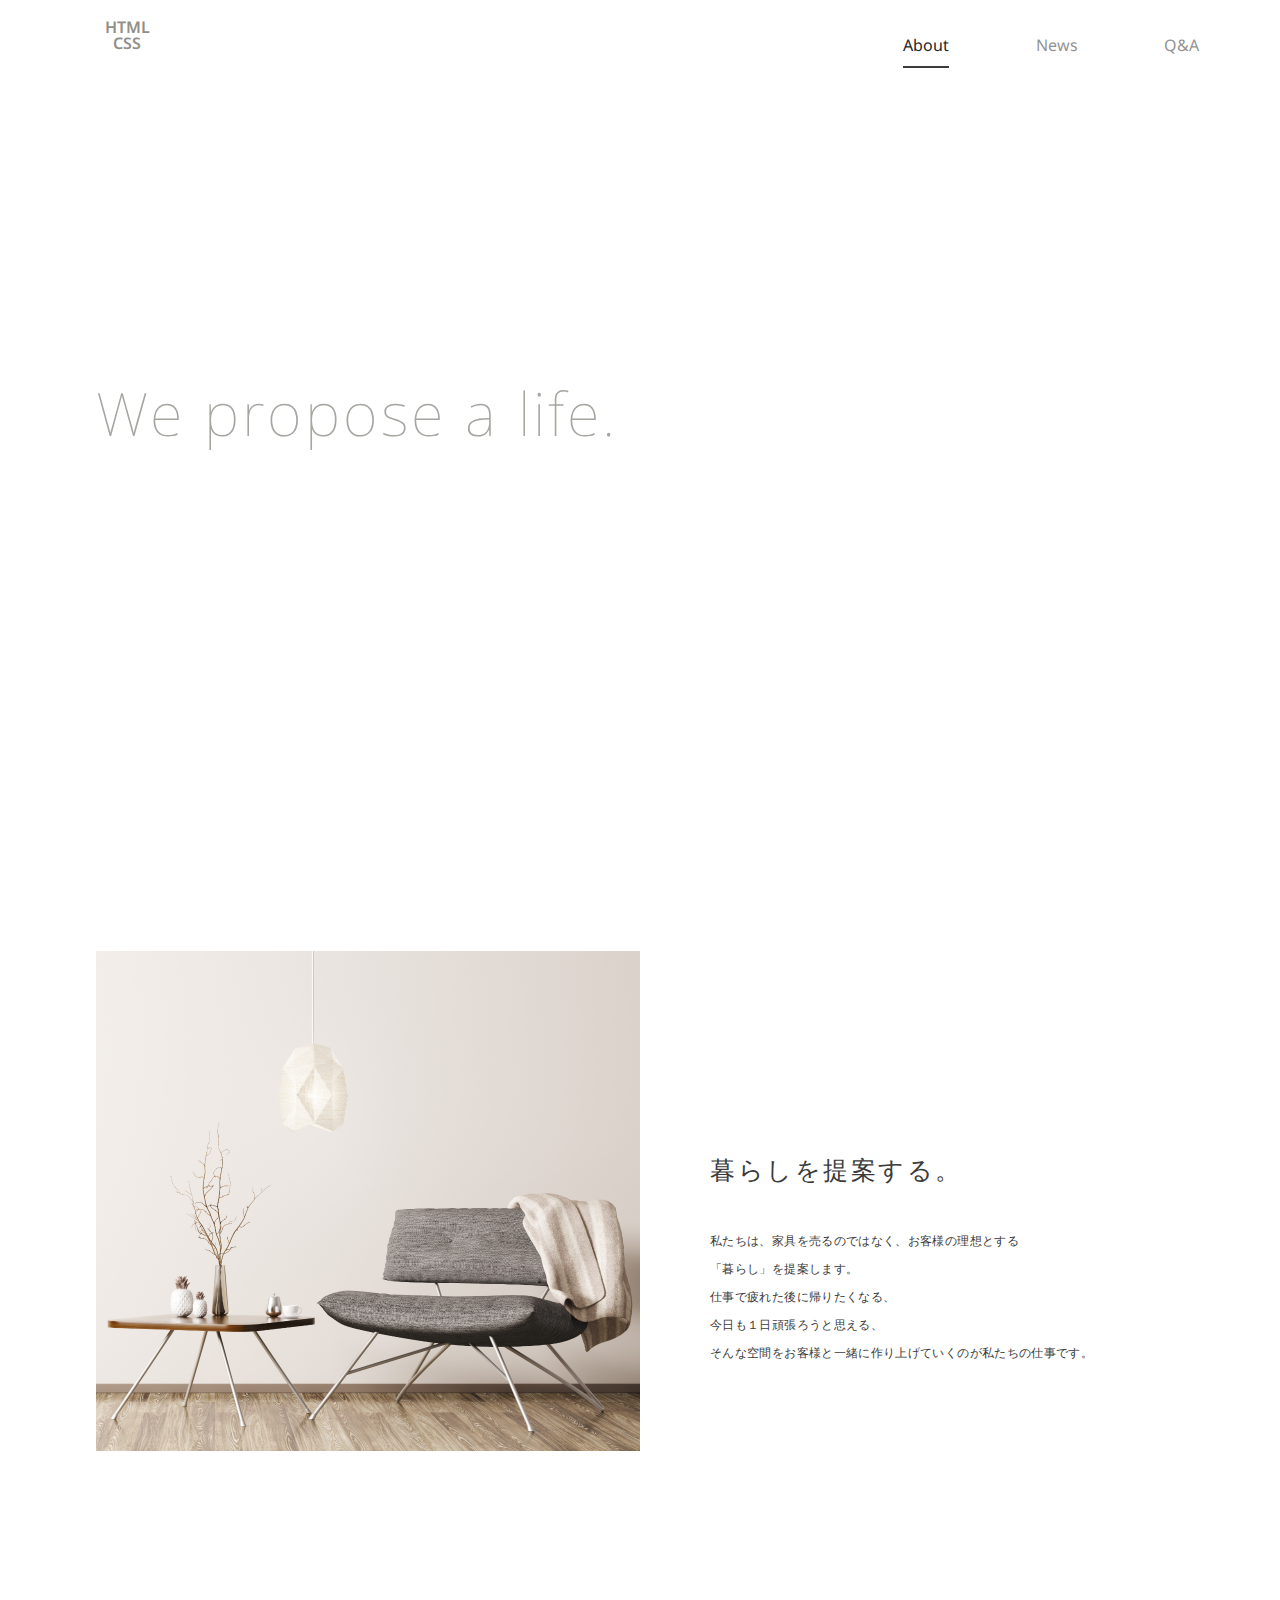
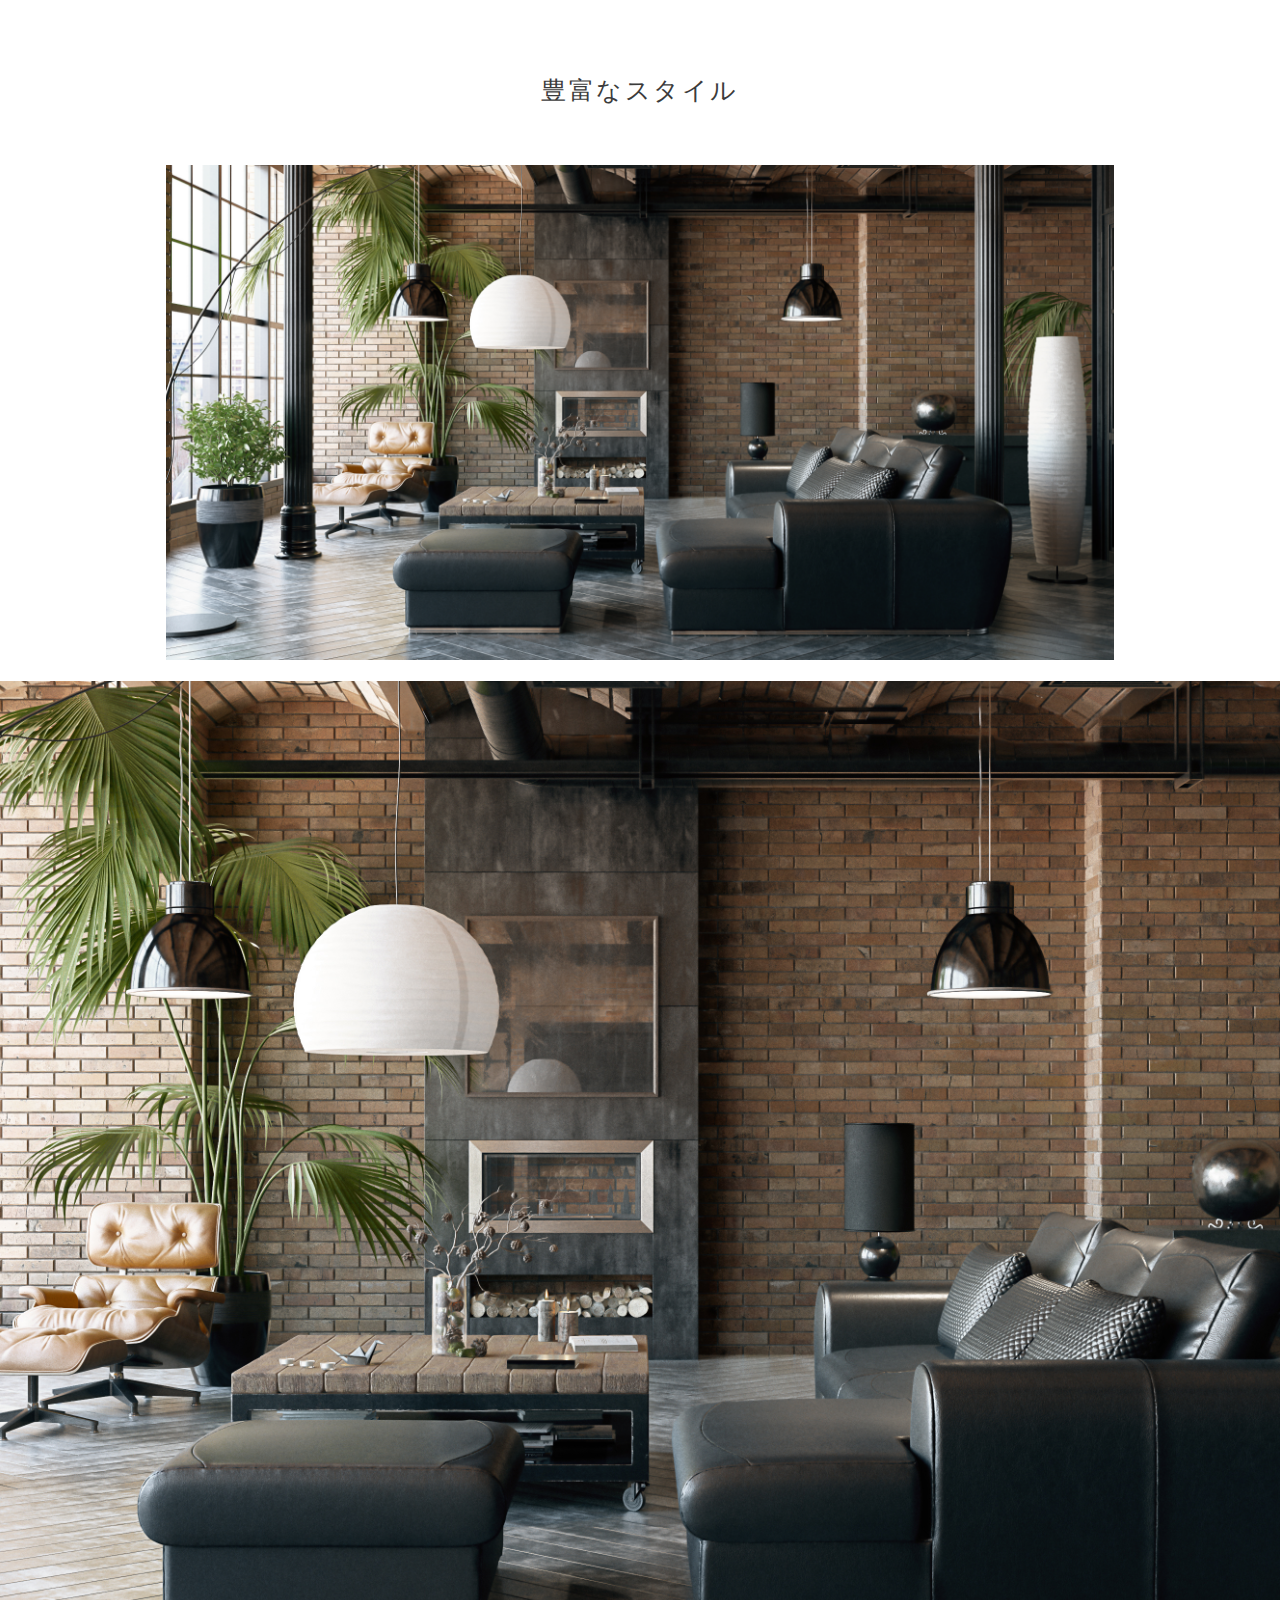
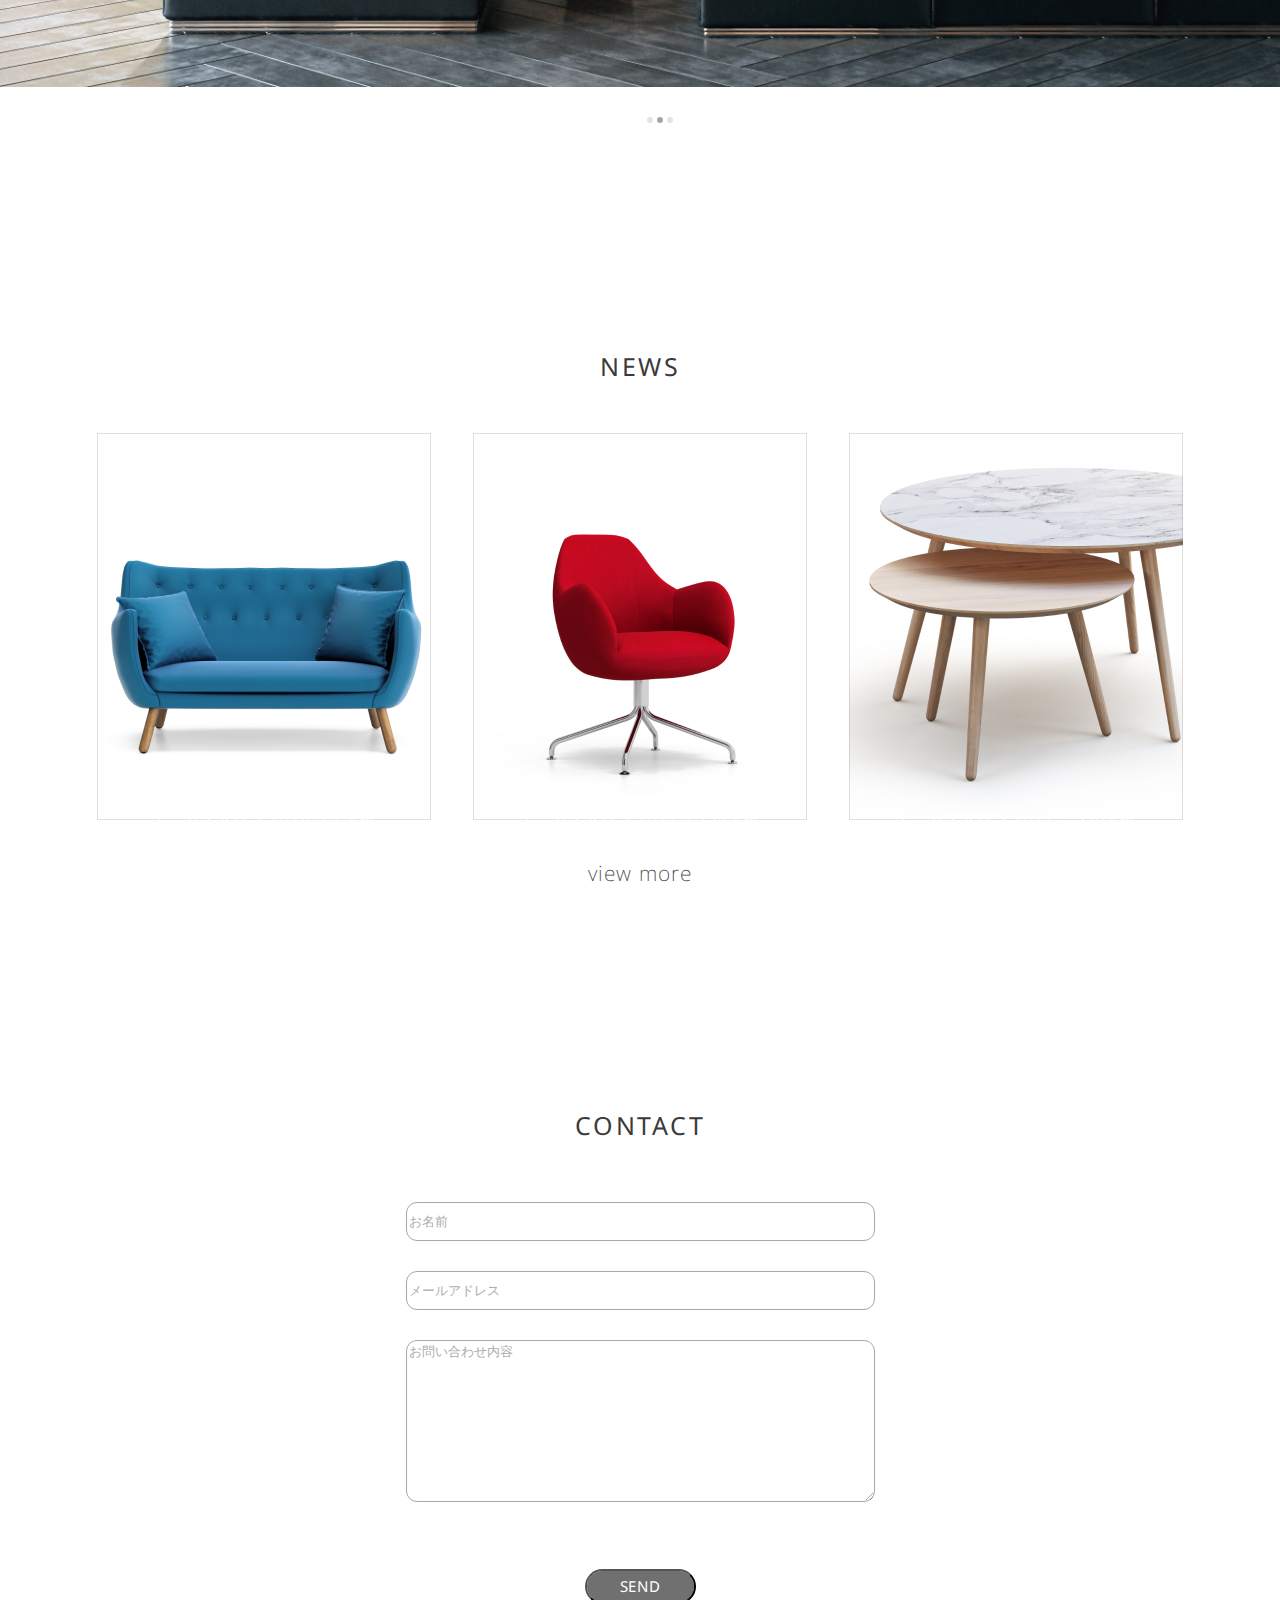
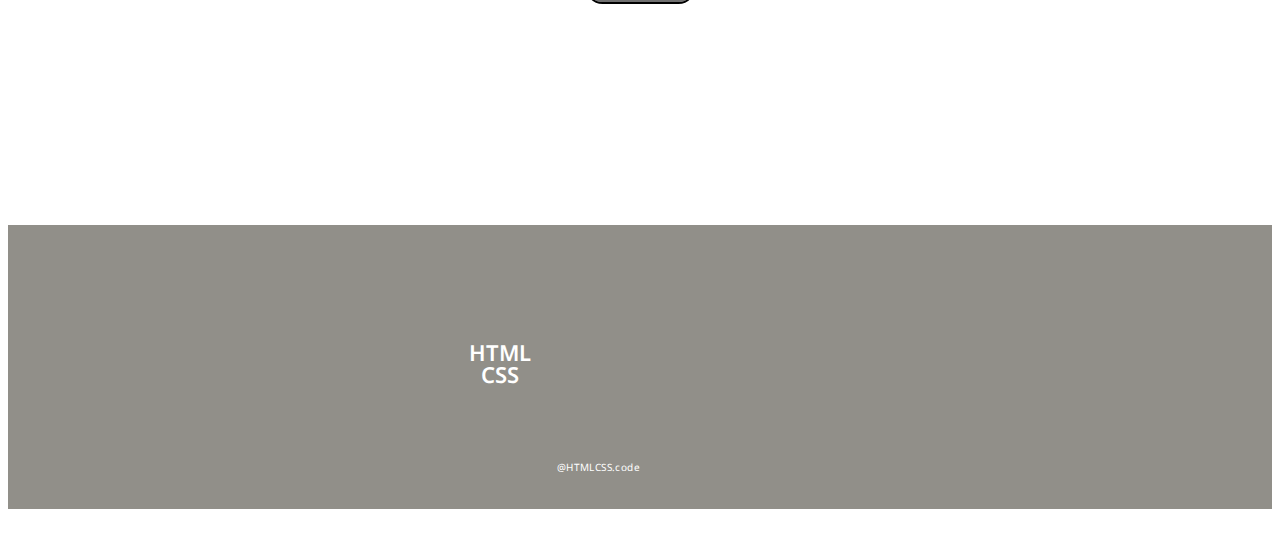
==== index.html @ 5fbc2261 "footer内にロゴとリンクを囲うdivを追加" ====
<!DOCTYPE html>
<html lang="ja">

<head>
    <meta charset="utf-8">
    <link rel="stylesheet" href="css/html5reset-1.6.1.css">
    <link rel="stylesheet" href="css/stylesheet.css">
    <link href="https://fonts.googleapis.com/css?family=Noto+Sans&display=swap" rel="stylesheet">
    <title>HTML CSS</title>
</head>

<body>
    <header>
        <p class="header-logo">HTML<br>CSS</p>
        <nav class="header-nav">
            <ul class="header-nav-list">
                <li class="header-nav-list-active">About</li>
                <li><a href="news.html">News</a></li>
                <li><a href="qa.html">Q&A</a></li>
            </ul>
        </nav>
    </header>
    <main>
        <div class="about-key-visual">
            <h1 class="about-key-visual-title">We propose a life.</h1>
        </div>
        <section class="about-catchphrase">
            <h2 class="about-catchphrase-title">暮らしを提案する。</h2>
            <p class="about-catchphrase-text">
                私たちは、家具を売るのではなく、お客様の理想とする<br>
                「暮らし」を提案します。<br>
                仕事で疲れた後に帰りたくなる、<br>
                今日も１日頑張ろうと思える、<br>
                そんな空間をお客様と一緒に作り上げていくのが私たちの仕事です。
            </p>
        </section>
        <section class="about-gallery">
            <h2 class="about-gallery-text">豊富なスタイル</h2>
            <img class="about-gallery-img" src="img/2x/img3.png" alt="家具のレイアウト">
            <ul class="about-dot">
                <li></li>
                <li class="about-dot-active"></li>
                <li></li>
            </ul>
        </section>
        <section class="about-news">
            <h2 class="about-news-title">NEWS</h2>
            <div class="about-news-contents">
                <div class="couch"></div>
                <div class="chair"></div>
                <div class="table"></div>
            </div>
            <a class="about-news-text" href="#">view more</a>
        </section>
        <section class="about-form">
            <h2 class="about-form-title">CONTACT</h2>
            <form class="about-form-forms">
                <input class="about-form-name" type="text" placeholder="お名前">
                <input class="about-form-mail" type="email" placeholder="メールアドレス">
                <textarea class="about-form-text" name="content" cols="30" rows="10" placeholder="お問い合わせ内容"></textarea>
                <input class="about-form-submit" type="submit" value="SEND">
            </form>
        </section>
    </main>
    <footer>
        <div class="footer-container">
            <p class="footer-logo">HTML<br>CSS</p>
            <ul class="footer-nav-list">
                <li>About</li>
                <li><a href="news.html">News</a></li>
                <li><a href="qa.html">Q&A</a></li>
            </ul>    
        </div>
        <p class="footer-copyright">@HTMLCSS.code</p>
    </footer>
</body>

</html>
---- css/stylesheet.css ----
/* ヘッダー */
header{
    height: 60px;
    width: 100%;
    display: flex;
}

.header-logo{
    margin-top: 11px;
    margin-left: 88px;
    width: 62px;
    height: 37px;
    text-align: center;
    font-family: 'Noto Sans';
    font-size: 16px;
    font-weight: 600;
    color: #918F89;
    line-height: 16px;
}

.header-nav{
    width: 336px;
    height: 35px;
    margin-top: 25px;
    margin-left: 705px;
}

.header-nav-list{
    display: flex;
    justify-content: space-between;
    list-style: none;
    margin-top: 1px;
}

.header-nav-list-active{
    font-family: 'Noto Sans';
    font-size: 16px;
    font-weight: 400;
    text-decoration: none;
    color: #272727;
    border-bottom:  2px solid #3B3B3B;
    padding-bottom: 10px;
    line-height: 22px;
}

.header-nav-list a{
    font-family: 'Noto Sans';
    font-size: 16px;
    font-weight: 400;
    text-decoration: none;
    color: #272727;
    opacity: 0.5;
    line-height: 22px;
}

/* Aboutページ */

.about-key-visual{
    width: 100%;
    height: 741px;
    background-image: url(../img/2x/img1.png);
    background-size: contain;
    position: relative;
}

.about-key-visual-title{
    position: absolute;
    font-family: 'Noto Sans';
    font-size: 60px;
    font-weight: 100;
    color: #918F89;
    letter-spacing: 3px;
    text-align: left;
    background-color: #FFFFFF;
    opacity: 0.8;
    margin-top: 264px;
    padding: 40px 60px 36px 88px;
}

.about-key-visual-img{
    width: 100%;
}

.about-catchphrase{
    height: 500px;
    background-image: url(../img/2x/img2.png);
    background-repeat: no-repeat;
    background-size: contain;
    margin-top: 142px;
    margin-left: 88px;
}

.about-catchphrase-title{
    font-family: 'Noto Sans';
    font-size: 25px;
    font-weight: 400;
    color: #3B3B3B;
    font-style: normal;
    letter-spacing: 2.5px;
    padding-top: 201px;
    padding-left: 614px;
}

.about-catchphrase-text{
    font-family: 'Noto Sans';
    font-size: 12px;
    font-weight: 400;
    color: #3B3B3B;
    letter-spacing: 0.36px;
    margin-top: 40px;
    margin-left: 614px;
    line-height: 28px;
}

.about-gallery{
    display: flex;
    flex-direction: column;
    align-items: center;
    margin-top: 200px;
}

.about-gallery-text{
    width: 75%;
    text-align: center;
    background-image: url(../img/2x/img3.png);
    background-size: contain;
    background-position: bottom;
    background-repeat: no-repeat;
    font-family: 'Noto Sans';
    font-size: 25px;
    font-weight: 400;
    letter-spacing: 2.5px;
    color: #3B3B3B;
    padding-bottom: 553px;
}

.about-dot{
    margin-top: 30px;
    list-style-type: none;
    display: flex;
    justify-content: center;
}

.about-dot li{
    width: 6px;
    height: 6px;
    border-radius: 50%;
    background: #A5A5A5;
    opacity: 0.3;
}

.about-dot .about-dot-active{
    width: 6px;
    height: 6px;
    border-radius: 50%;
    background-color: #A5A5A5;
    margin-left: 4px;
    margin-right: 4px;
    opacity: 1;
}

.about-news{
    margin-top: 210px;
}

.about-news-title{
    text-align: center;
    font-family: 'Noto Sans';
    font-size: 25px;
    font-weight: 400;
    letter-spacing: 2.5px;
    color: #3B3B3B;
    margin: 0;
}

.about-news-contents{
    display: flex;
    justify-content: space-between;
    margin-top: 50px;
    margin-right: 89px;
    margin-left: 89px
}

.couch{
    width: 334px;
    height: 387px;
    background-color: rgba(0, 0, 0, 0);
    display: flex;
    align-items: center;
    justify-content: center;
    position: relative;
    background-image: url(../img/2x/img4.png);
    background-repeat: no-repeat;
    background-size: contain;
}

.couch::after{
    content: "アームストロングのカウチ入荷";
    color: rgba(255, 255, 255, 1);
    width: 334px;
    height: 0px;
    background-color: rgba(0, 0, 0, 0.5);
    display: flex;
    align-items: center;
    justify-content: center;
    position: absolute;
    top: 387px;
    transition: all 0.5s;
}

.couch:hover::after{
    content: "アームストロングのカウチ入荷";
    color: rgba(255, 255, 255, 1);
    align-items: center;
    justify-content: center;
    height: 387px;
    position: absolute;
    top: 0px;
}

.chair{
    width: 334px;
    height: 387px;
    background-color: rgba(0, 0, 0, 0);
    display: flex;
    align-items: center;
    justify-content: center;
    position: relative;
    background-image: url(../img/2x/img5.png);
    background-repeat: no-repeat;
    background-size: contain;
}
.chair::after{
    content: "アームストロングのチェア再入荷";
    color: rgba(255, 255, 255, 1);
    width: 334px;
    height: 0px;
    background-color: rgba(0, 0, 0, 0.5);
    display: flex;
    align-items: center;
    justify-content: center;
    position: absolute;
    top: 387px;
    transition: all 0.5s;
}

.chair:hover::after{
    content: "アームストロングのチェア再入荷";
    color: rgba(255, 255, 255, 1);
    align-items: center;
    justify-content: center;
    height: 387px;
    position: absolute;
    top: 0px;
}

.table{
    width: 334px;
    height: 387px;
    background-color: rgba(0, 0, 0, 0);
    display: flex;
    align-items: center;
    justify-content: center;
    position: relative;
    background-image: url(../img/2x/img6.png);
    background-repeat: no-repeat;
    background-size: contain;
}
.table::after{
    content: "アームストロングのテーブル入荷";
    color: rgba(255, 255, 255, 1);
    width: 334px;
    height: 0px;
    background-color: rgba(0, 0, 0, 0.5);
    display: flex;
    align-items: center;
    justify-content: center;
    position: absolute;
    top: 387px;
    transition: all 0.5s;
}

.table:hover::after{
    content: "アームストロングのテーブル入荷";
    color: rgba(255, 255, 255, 1);
    align-items: center;
    justify-content: center;
    height: 387px;
    position: absolute;
    top: 0px;
}

.about-news-text{
    display: block;
    text-decoration: none;
    text-align: center;
    font-family: 'Noto Sans';
    font-size: 21px;
    font-weight: 200;
    letter-spacing: 1.05px;
    color: #3B3B3B;
    margin-top: 39px;
    margin-bottom: 0;
}

.about-form{
    margin-top: 221px;
    display: flex;
    flex-direction: column;
    align-items: center;
}

.about-form-title{
    font-family: 'Noto Sans';
    font-size: 25px;
    font-weight: 400;
    letter-spacing: 2.5px;
    color: #3B3B3B;
    margin: 0;
}

.about-form-forms{
    display: flex;
    flex-direction: column;
    align-items: center;
}

.about-form-name{
    width: 463px;
    height: 35px;
    background: #FFFFFF 0% 0% no-repeat padding-box;
    border: 0.5px solid #707070;
    border-radius: 11px;
    opacity: 0.6;
    margin-top: 60px;
}

.about-form-mail{
    width: 463px;
    height: 35px;
    background: #FFFFFF 0% 0% no-repeat padding-box;
    border: 0.5px solid #707070;
    border-radius: 11px;
    opacity: 0.6;
    margin-top: 30px;
}

.about-form-text{
    width: 463px;
    height: 156px;
    background: #FFFFFF 0% 0% no-repeat padding-box;
    border: 0.5px solid #707070;
    border-radius: 11px;
    opacity: 0.6;
    margin-top: 30px;
}

.about-form-submit{
    width: 111px;
    height: 35px;
    background: #707070 0% 0% no-repeat padding-box;
    opacity: 1;
    border-radius: 35px;
    font-family: 'Noto Sans';
    font-size: 15px;
    font-weight: 400;
    letter-spacing: 0.75px;
    color: #FFFFFF;
    margin-top: 67px;
}

/* Newsページ */

.news-key-visual{
    display: flex;
}

.news-key-visual-title{
    position: absolute;
    font-family: 'Noto Sans';
    font-size: 30px;
    font-weight: 400;
    letter-spacing: 3px;
    color: #918F89;
    margin-top: 179px;
    margin-left: 228px;
}

.news-key-visual-img{
    width: 100%;
}

.news-information{
    margin-top: 86px;
}

.news-information-title{
    text-align: center;
    font-family: 'Noto Sans';
    font-size: 21px;
    font-weight: 400;
    letter-spacing: 2.1px;
    color: #3B3B3B;
}

.news-information-contents{
    display: flex;
    justify-content: space-between;
    margin-top: 50px;
    margin-right: 89px;
    margin-left: 89px
}

.news-information-left{
    width: 334px;
    height: 387px;
    background-image: url(../img/2x/img4.png);
    background-repeat: no-repeat;
    background-size: contain;
}

.news-information-center{
    width: 334px;
    height: 387px;
    background-image: url(../img/2x/img5.png);
    background-repeat: no-repeat;
    background-size: contain;
}

.news-information-right{
    width: 334px;
    height: 387px;
    background-image: url(../img/2x/img6.png);
    background-repeat: no-repeat;
    background-size: contain;
}

/* Q&Aページ */
.qa-key-visual{
    display: flex;
}

.qa-key-visual h1{
    position: absolute;
    font-family: 'Noto Sans';
    font-size: 30px;
    font-weight: 400;
    letter-spacing: 3px;
    color: #FFFFFF;
    margin-top: 179px;
    margin-left: 228px;
    text-shadow: 8px 12px rgba(255, 255, 255, 0.1);
}

.qa-key-visual img{
    width: 100%;
}

.qa-question h2{
    text-align: center;
    font-family: 'Noto Sans';
    font-size: 21px;
    font-weight: 400;
    letter-spacing: 2.1px;
    color: #3B3B3B;
    margin-top: 98px;
    margin-bottom: 0px;
}

.qa-question-contents{
    margin: 73px auto 0px auto;
    width: 474px;
}

.qa-question-contents p{
    text-align: left;
    font-family: 'Noto Sans';
    font-size: 16px;
    font-weight: 400;
    letter-spacing: 1.6px;
    color: #3B3B3B;
    margin-bottom: 100px;
}

/* footer */

footer{
    height: 284px;
    display: flex;
    position: relative;
    background: #918F89 0% 0% no-repeat padding-box;
    opacity: 1;
    margin-top: 221px;
}

.footer-logo{
    margin-top: 116px;
    margin-left: 227px;
    text-align: center;
    font-family: 'Noto Sans';
    font-size: 22px;
    font-weight: 600;
    color: #FFFFFF;
    opacity: 1;
    line-height: 22px;
}

.footer-nav-list{
    width: 335px;
    height: 24px;
    margin-top: 133px;
    margin-left: 422px;
    display: flex;
    justify-content: space-between;
    list-style: none;
    padding: 0;
}

.footer-nav-list li{
    font-family: 'Noto Sans';
    font-size: 18px;
    font-weight: 200;
    color: #FFFFFF;
}

.footer-nav-list a{
    font-family: 'Noto Sans';
    font-size: 18px;
    font-weight: 200;
    color: #FFFFFF;
    text-decoration: none;
}

.footer-copyright{
    position: absolute;
    top: 235px;
    right: 50%;
    margin: auto;
    font-family: 'Noto Sans';
    font-size: 10px;
    font-weight: 400;
    letter-spacing: 0.4px;
    color: #FFFFFF;
}
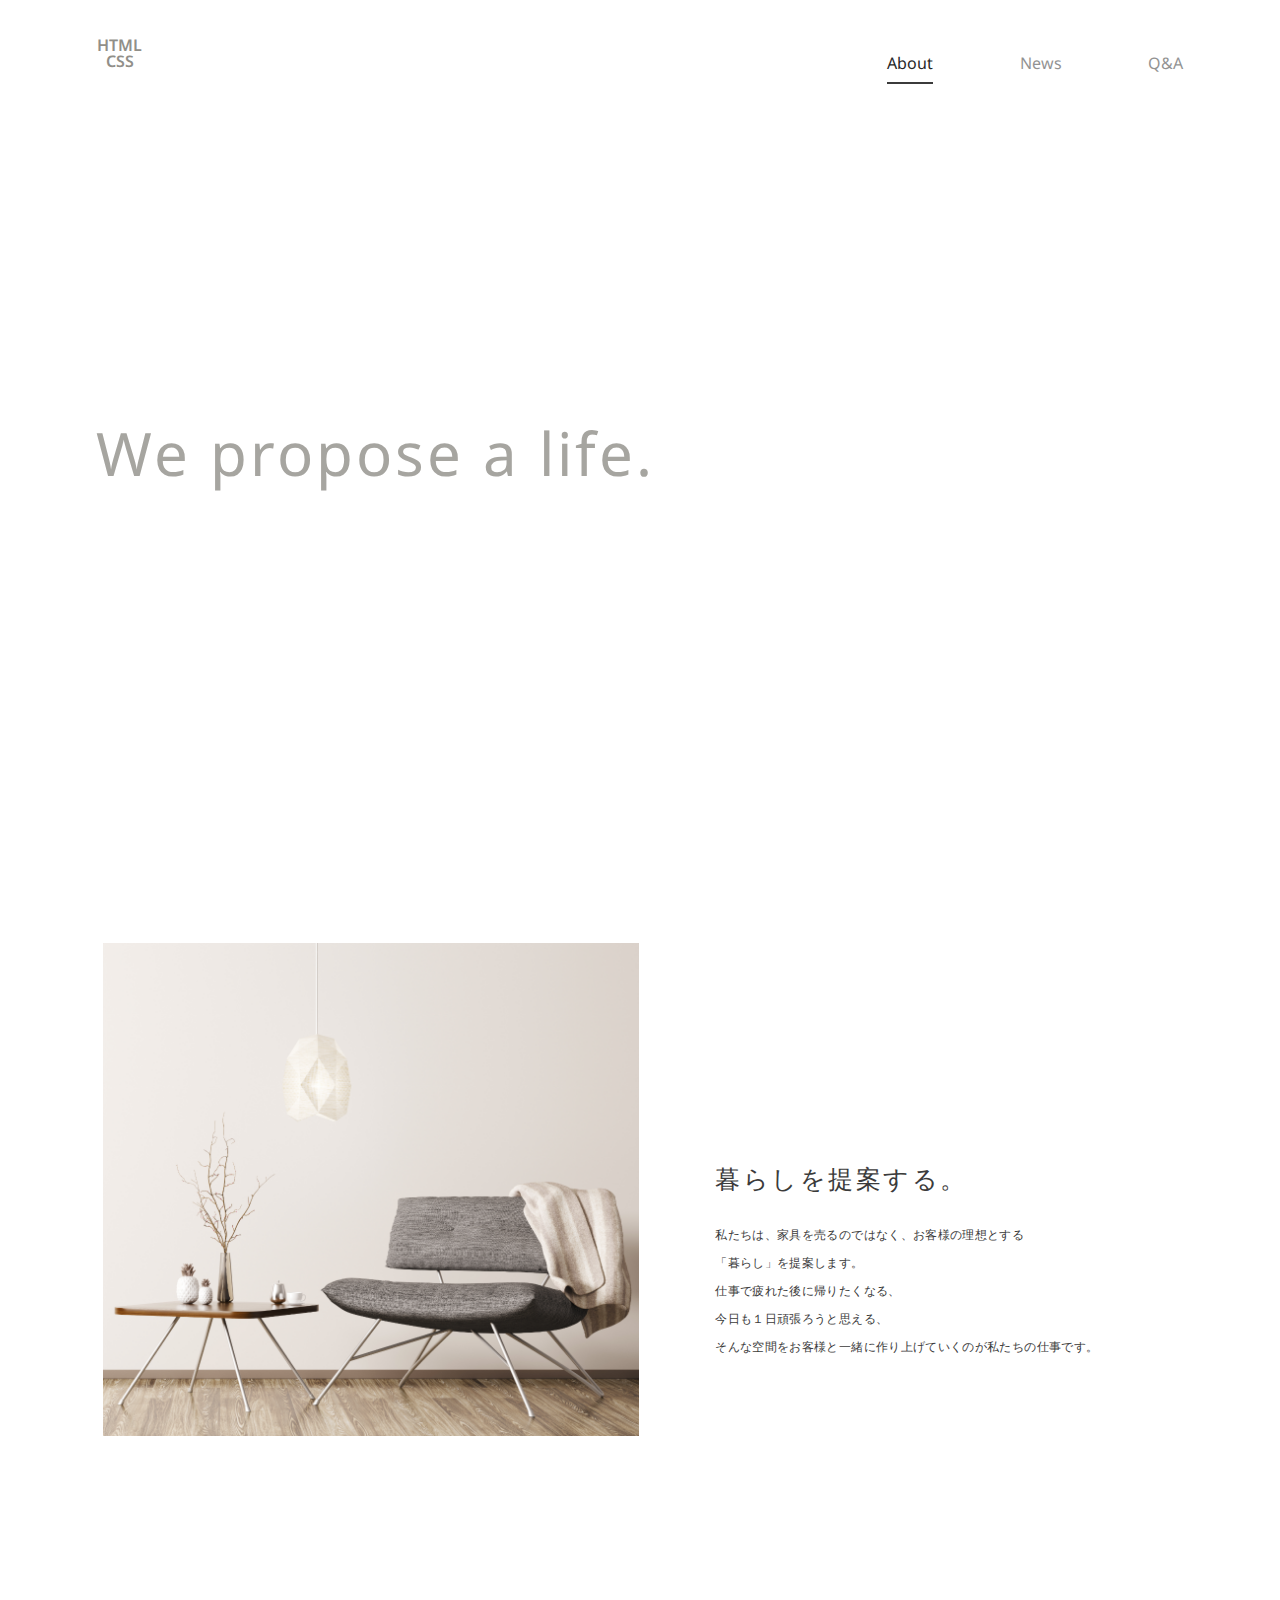
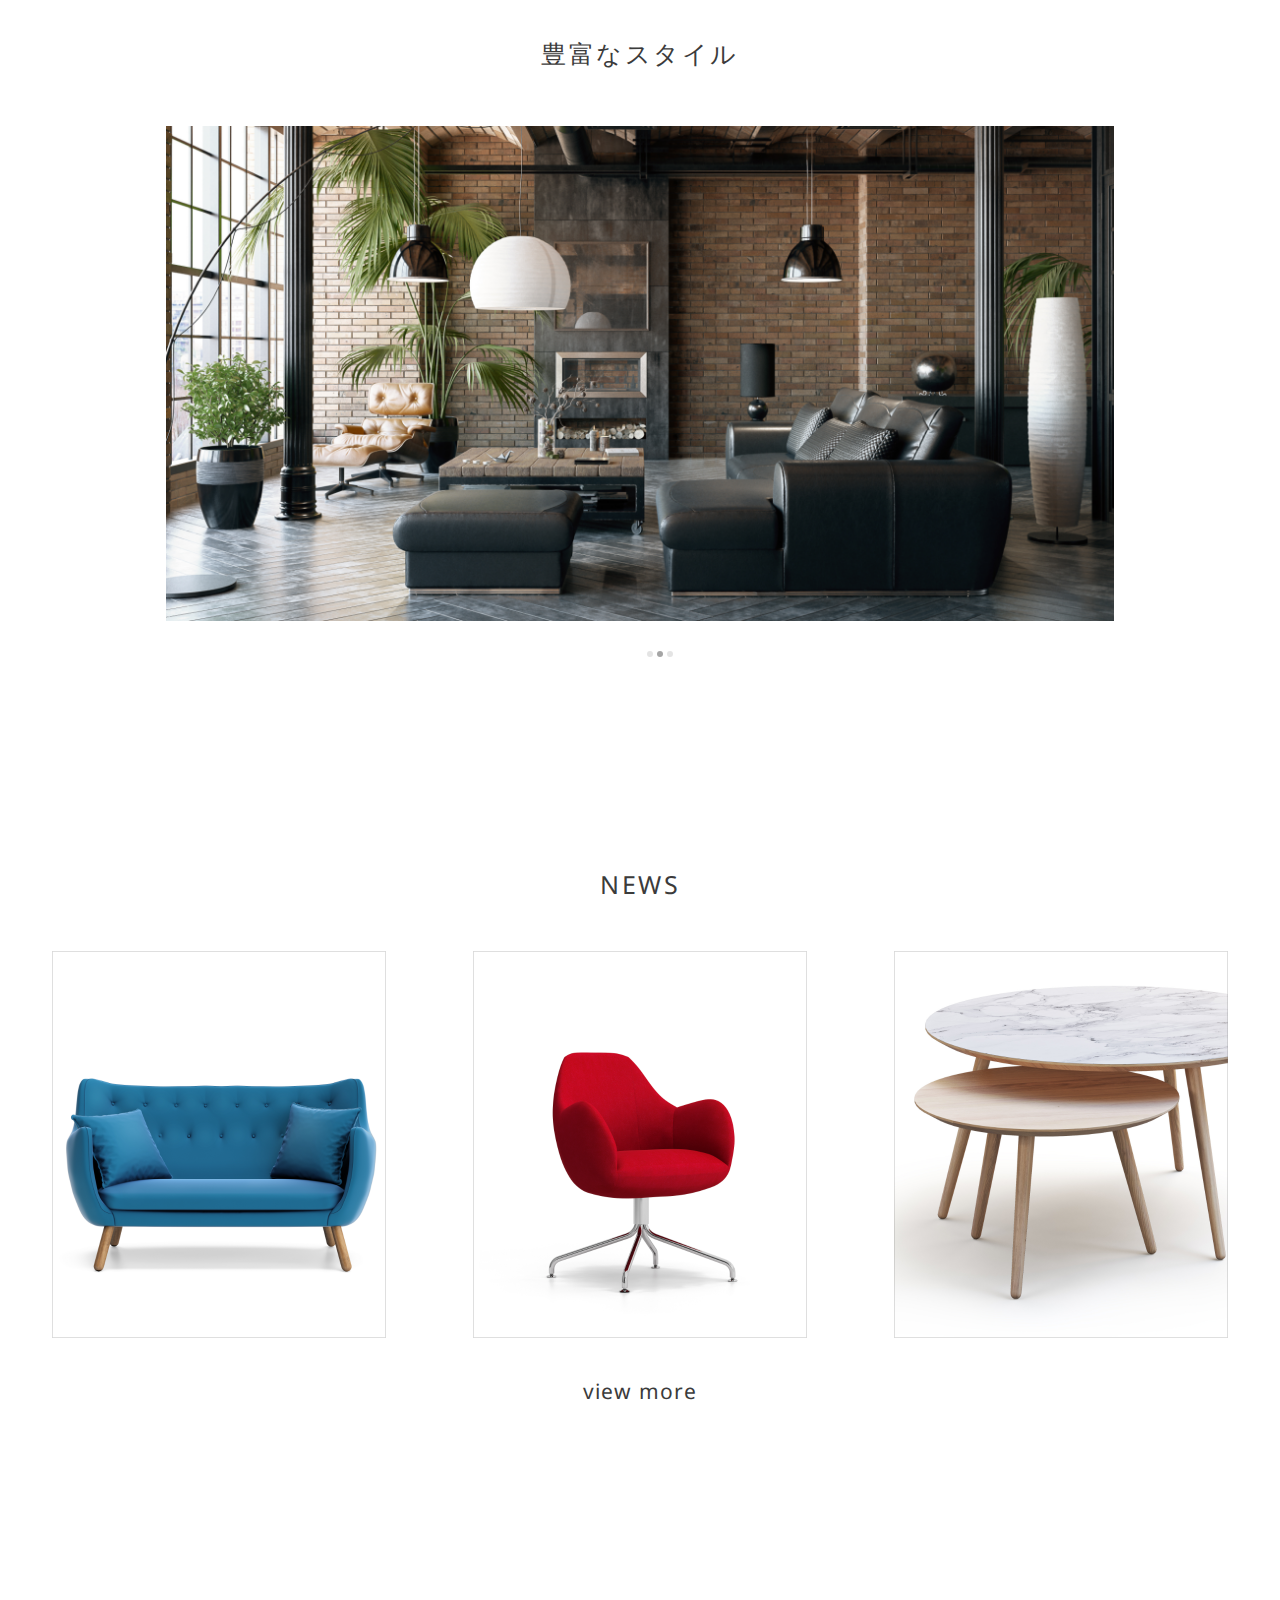
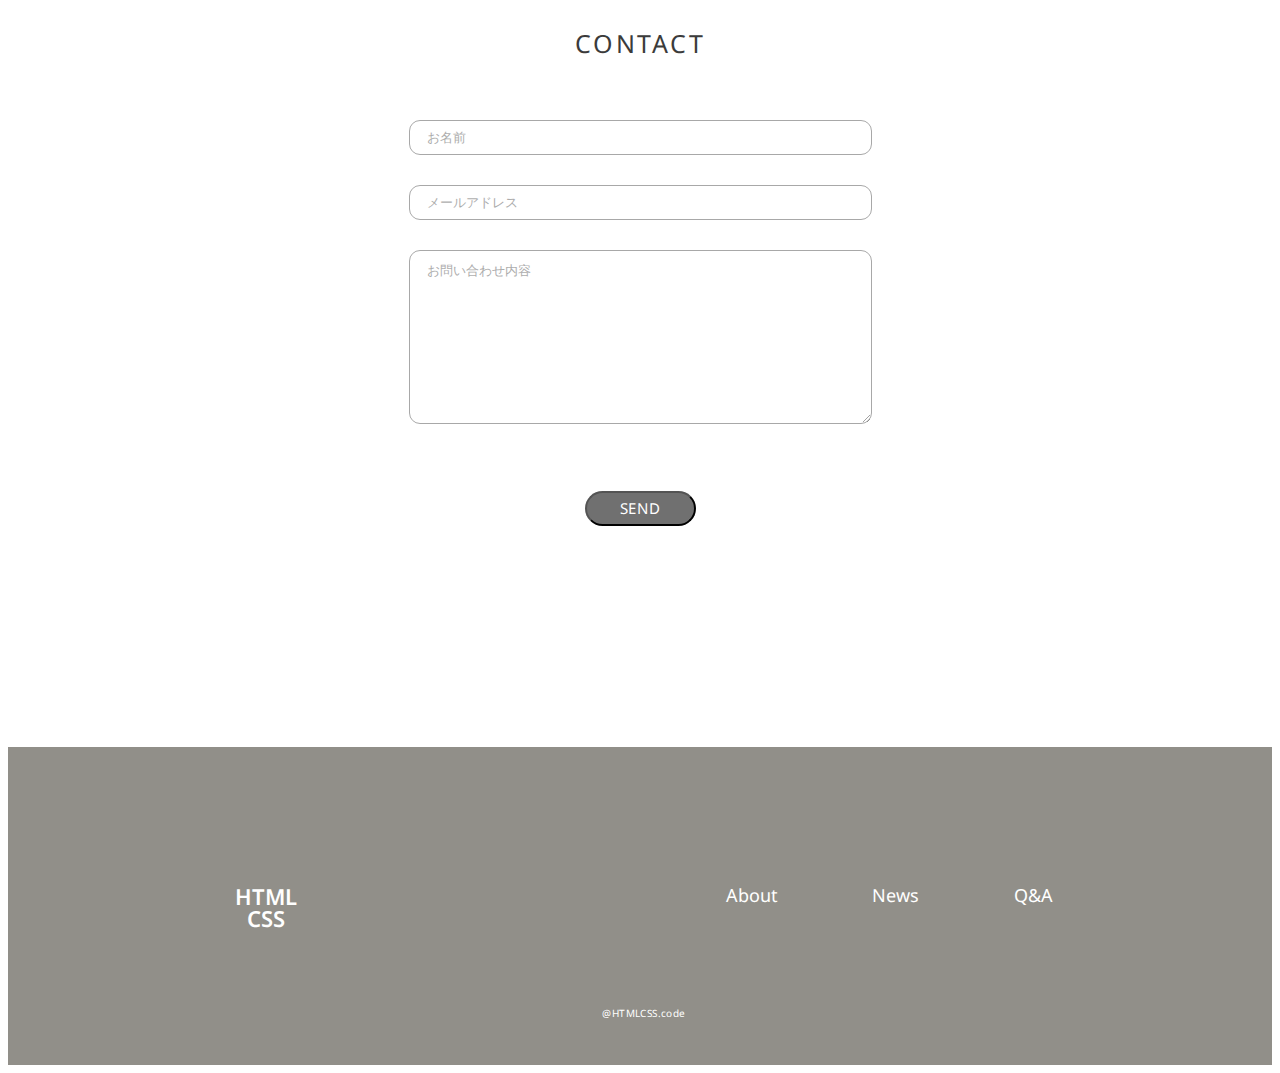
==== commit 109a8c42: "SP版のハンバーガーメニュー用にheader内の構造を修正" ====
--- a/index.html
+++ b/index.html
@@ -3,40 +3,51 @@
 
 <head>
     <meta charset="utf-8">
+    <meta name="viewport" content="width=device-width,initial-scale=1.0">
     <link rel="stylesheet" href="css/html5reset-1.6.1.css">
-    <link rel="stylesheet" href="css/stylesheet.css">
+    <link rel="stylesheet" href="css/index.css">
     <link href="https://fonts.googleapis.com/css?family=Noto+Sans&display=swap" rel="stylesheet">
     <title>HTML CSS</title>
 </head>
 
 <body>
     <header>
-        <p class="header-logo">HTML<br>CSS</p>
+        <div class="header-container">
+            <p class="header-logo">HTML<br>CSS</p>
+            <div class="humberger" id="humberger">
+                <span class="line humberger-line-top"></span>
+                <span class="line humberger-line-middle"></span>
+                <span class="line humberger-line-bottom"></span>
+            </div>
+        </div>
         <nav class="header-nav">
             <ul class="header-nav-list">
-                <li class="header-nav-list-active">About</li>
-                <li><a href="news.html">News</a></li>
-                <li><a href="qa.html">Q&A</a></li>
+                <li class="header-nav-list-item header-nav-list-active">About</li>
+                <li class="header-nav-list-item"><a href="news.html">News</a></li>
+                <li class="header-nav-list-item"><a href="qa.html">Q&A</a></li>
             </ul>
         </nav>
     </header>
     <main>
         <div class="about-key-visual">
-            <h1 class="about-key-visual-title">We propose a life.</h1>
+            <h1 class="about-key-visual-title">
+                <span class="about-key-visual-title-item">We</span><span class="br"></span>
+                <span class="about-key-visual-title-item">propose</span><span class="br"></span>
+                <span class="about-key-visual-title-item">a life.</span>
+            </h1>
         </div>
         <section class="about-catchphrase">
             <h2 class="about-catchphrase-title">暮らしを提案する。</h2>
             <p class="about-catchphrase-text">
-                私たちは、家具を売るのではなく、お客様の理想とする<br>
+                私たちは、家具を売るのではなく、<span class="br"></span>お客様の理想とする<br>
                 「暮らし」を提案します。<br>
                 仕事で疲れた後に帰りたくなる、<br>
                 今日も１日頑張ろうと思える、<br>
-                そんな空間をお客様と一緒に作り上げていくのが私たちの仕事です。
+                そんな空間をお客様と一緒に作り上げていくのが<span class="br"></span>私たちの仕事です。
             </p>
         </section>
         <section class="about-gallery">
             <h2 class="about-gallery-text">豊富なスタイル</h2>
-            <img class="about-gallery-img" src="img/2x/img3.png" alt="家具のレイアウト">
             <ul class="about-dot">
                 <li></li>
                 <li class="about-dot-active"></li>
@@ -46,18 +57,18 @@
         <section class="about-news">
             <h2 class="about-news-title">NEWS</h2>
             <div class="about-news-contents">
-                <div class="couch"></div>
-                <div class="chair"></div>
-                <div class="table"></div>
+                <div class="couch contents-item"></div>
+                <div class="chair contents-item"></div>
+                <div class="table contents-item"></div>
             </div>
             <a class="about-news-text" href="#">view more</a>
         </section>
         <section class="about-form">
             <h2 class="about-form-title">CONTACT</h2>
             <form class="about-form-forms">
-                <input class="about-form-name" type="text" placeholder="お名前">
-                <input class="about-form-mail" type="email" placeholder="メールアドレス">
-                <textarea class="about-form-text" name="content" cols="30" rows="10" placeholder="お問い合わせ内容"></textarea>
+                <input class="forms about-form-name" type="text" placeholder="お名前">
+                <input class="forms about-form-mail" type="email" placeholder="メールアドレス">
+                <textarea class="forms about-form-text" name="content" cols="30" rows="10" placeholder="お問い合わせ内容"></textarea>
                 <input class="about-form-submit" type="submit" value="SEND">
             </form>
         </section>
@@ -69,7 +80,7 @@
                 <li>About</li>
                 <li><a href="news.html">News</a></li>
                 <li><a href="qa.html">Q&A</a></li>
-            </ul>    
+            </ul>
         </div>
         <p class="footer-copyright">@HTMLCSS.code</p>
     </footer>
--- a/css/index.css
+++ b/css/index.css
@@ -0,0 +1,639 @@
+/* 全体のfont指定 */
+body{
+    font-family: 'Noto Sans';
+    font-weight: 400;
+    color: #3B3B3B;
+}
+
+/* PC表示版 */
+@media screen and (min-width:769px){
+
+    /* ヘッダー */
+    header{
+        height: 60px;
+        width: 100%;
+        display: flex;
+        justify-content: space-between;
+        padding: 13px 89px 0px;
+        box-sizing: border-box;
+    }
+
+    .header-logo{
+        text-align: center;
+        font-size: 16px;
+        font-weight: 600;
+        color: #918F89;
+        line-height: 16px;
+    }
+
+    .header-nav{
+        width: 336px;
+        height: 35px;
+        margin-top: 15px;
+    }
+
+    .header-nav-list{
+        display: flex;
+        justify-content: space-between;
+        list-style: none;
+    }
+
+    .header-nav-list-active{
+        font-size: 16px;
+        text-decoration: none;
+        color: #272727;
+        border-bottom:  2px solid #3B3B3B;
+        padding-bottom: 8px;
+        line-height: 22px;
+    }
+
+    .header-nav-list a{
+        font-family: 'Noto Sans';
+        font-size: 16px;
+        text-decoration: none;
+        color: #272727;
+        opacity: 0.5;
+        line-height: 22px;
+    }
+
+    /* Aboutページ */
+    .about-key-visual{
+        position: relative;
+        width: 100%;
+        height: 0;
+        background-image: url(../img/2x/img1.png);
+        background-size: cover;
+        background-repeat: no-repeat;
+        padding-bottom: 58%;
+        margin-bottom: 142px;
+        box-sizing: border-box;
+    }
+
+    .about-key-visual-title{
+        position: absolute;
+        top: 36%;
+        display: inline-block;
+        font-size: 60px;
+        font-weight: 400;
+        color: #918F89;
+        letter-spacing: 3px;
+        text-align: left;
+        background-color: #FFFFFF;
+        opacity: 0.8;
+        padding: 40px 60px 36px 88px;
+    }
+
+    .about-catchphrase{
+        position: relative;
+        width: 85%;
+        height: 0;
+        background-image: url(../img/2x/img2.png);
+        background-repeat: no-repeat;
+        background-size: contain;
+        padding-bottom: 39%;
+        margin: 0 auto 200px;
+        box-sizing: border-box;
+    }
+
+    .about-catchphrase-title{
+        position: absolute;
+        top: 40%;
+        left: 57%;
+        font-size: 25px;
+        font-weight: 400;
+        letter-spacing: 2.5px;
+    }
+
+    .about-catchphrase-text{
+        position: absolute;
+        top: 54%;
+        left: 57%;
+        font-size: 12px;
+        letter-spacing: 0.36px;
+        line-height: 28px;
+    }
+
+    .about-gallery{
+        width: 75%;
+        margin: 0px auto 210px;
+    }
+
+    .about-gallery-text{
+        text-align: center;
+        font-size: 25px;
+        font-weight: 400;
+        letter-spacing: 2.5px;
+        padding-bottom: 58%;
+        margin-bottom: 30px;
+        background-image: url(../img/2x/img3.png);
+        background-repeat: no-repeat;
+        background-size: contain;
+        background-position: bottom;
+    }
+
+    .about-dot{
+        list-style-type: none;
+        display: flex;
+        justify-content: center;
+    }
+
+    .about-dot li{
+        width: 6px;
+        height: 6px;
+        border-radius: 50%;
+        background-color: #A5A5A5;
+        opacity: 0.3;
+    }
+
+    .about-dot .about-dot-active{
+        width: 6px;
+        height: 6px;
+        border-radius: 50%;
+        background-color: #A5A5A5;
+        margin: 0px 4px 0px;
+        opacity: 1;
+    }
+
+    .about-news{
+        text-align: center;
+        margin-bottom: 221px;
+    }
+
+    .about-news-title{
+        font-size: 25px;
+        font-weight: 400;
+        letter-spacing: 2.5px;
+        margin-bottom: 50px;
+    }
+
+    .about-news-contents{
+        display: flex;
+        justify-content: space-around;
+        margin-bottom: 39px;
+    }
+
+    .couch{
+        width: 334px;
+        height: 387px;
+        position: relative;
+        background-image: url(../img/2x/img4.png);
+        background-repeat: no-repeat;
+        background-size: cover;
+    }
+
+    .couch::after{
+        content: "アームストロングのカウチ入荷";
+        color: rgba(255, 255, 255, 1);
+        line-height: 387px;
+        text-align: center;
+        width: 334px;
+        height: 0px;
+        background-color: rgba(0, 0, 0, 0.5);
+        position: absolute;
+        top: 387px;
+        left: 0px;
+        transition: all 0.5s;
+    }
+
+    .couch:hover::after{
+        content: "アームストロングのカウチ入荷";
+        color: rgba(255, 255, 255, 1);
+        line-height: 387px;
+        text-align: center;
+        height: 387px;
+        position: absolute;
+        top: 0px;
+        left: 0px;
+    }
+
+    .chair{
+        width: 334px;
+        height: 387px;
+        position: relative;
+        background-image: url(../img/2x/img5.png);
+        background-repeat: no-repeat;
+        background-size: cover;
+    }
+    .chair::after{
+        content: "アームストロングのチェア再入荷";
+        color: rgba(255, 255, 255, 1);
+        line-height: 387px;
+        text-align: center;
+        width: 334px;
+        height: 0px;
+        background-color: rgba(0, 0, 0, 0.5);
+        position: absolute;
+        top: 387px;
+        left: 0px;
+        transition: all 0.5s;
+    }
+
+    .chair:hover::after{
+        content: "アームストロングのチェア再入荷";
+        color: rgba(255, 255, 255, 1);
+        line-height: 387px;
+        text-align: center;
+        height: 387px;
+        position: absolute;
+        top: 0px;
+        left: 0px;
+    }
+
+    .table{
+        width: 334px;
+        height: 387px;
+        position: relative;
+        background-image: url(../img/2x/img6.png);
+        background-repeat: no-repeat;
+        background-size: cover;
+    }
+    .table::after{
+        content: "アームストロングのテーブル入荷";
+        color: rgba(255, 255, 255, 1);
+        line-height: 387px;
+        text-align: center;
+        width: 334px;
+        height: 0px;
+        background-color: rgba(0, 0, 0, 0.5);
+        position: absolute;
+        top: 387px;
+        left: 0px;
+        transition: all 0.5s;
+    }
+
+    .table:hover::after{
+        content: "アームストロングのテーブル入荷";
+        color: rgba(255, 255, 255, 1);
+        line-height: 387px;
+        text-align: center;
+        height: 387px;
+        position: absolute;
+        top: 0px;
+        left: 0px;
+    }
+
+    .about-news-text{
+        display: inline-block;
+        text-decoration: none;
+        font-size: 21px;
+        color: #3B3B3B;
+        letter-spacing: 1.05px;
+    }
+
+    .about-form{
+        margin-bottom: 221px;
+    }
+
+    .about-form-title{
+        text-align: center;
+        font-size: 25px;
+        font-weight: 400;
+        letter-spacing: 2.5px;
+        margin-bottom: 60px;
+    }
+
+    .about-form-forms{
+        display: flex;
+        flex-direction: column;
+        align-items: center;
+    }
+
+    .forms{
+        width: 463px;
+        background-color: #FFFFFF;
+        border: 0.5px solid #707070;
+        border-radius: 11px;
+        opacity: 0.6;
+        margin-bottom: 30px;
+        padding: 9px 17px;
+        box-sizing: border-box;
+    }
+
+    .about-form-text{
+        margin-bottom: 67px;
+        padding: 11px 17px;
+    }
+
+    .about-form-submit{
+        width: 111px;
+        height: 35px;
+        background-color: #707070;
+        border-radius: 35px;
+        font-family: 'Noto Sans';
+        font-size: 15px;
+        letter-spacing: 0.75px;
+        color: #FFFFFF;
+    }
+
+    /* footer */
+    footer{
+        background-color: #918F89;
+        padding: 116px 219px 35px 227px;
+        box-sizing: border-box;
+    }
+
+    .footer-container{
+        display: flex;
+        justify-content: space-between;
+        height: 133px;
+    }
+
+    .footer-logo{
+        text-align: center;
+        font-size: 22px;
+        font-weight: 600;
+        color: #FFFFFF;
+        line-height: 22px;
+    }
+
+    .footer-nav-list{
+        width: 40%;
+        height: 24px;
+        display: flex;
+        justify-content: space-between;
+        list-style: none;
+        margin-top: 20px;
+    }
+
+    .footer-nav-list li{
+        font-size: 18px;
+        color: #FFFFFF;
+    }
+
+    .footer-nav-list a{
+        font-size: 18px;
+        color: #FFFFFF;
+        text-decoration: none;
+    }
+
+    .footer-copyright{
+        text-align: center;
+        font-size: 10px;
+        letter-spacing: 0.4px;
+        color: #FFFFFF;
+    }
+}
+
+/* SP表示版 */
+@media screen and (max-width: 768px){
+    /* ヘッダー */
+    header{
+        width: 100%;
+        background-color: #918f89;
+        padding: 10px 0px;
+        box-sizing: border-box;
+    }
+
+    .header-logo{
+        text-align: center;
+        font-size: 16px;
+        font-weight: 600;
+        color: #FFFFFF;
+        line-height: 16px;
+    }
+
+    .header-nav{
+        display: none;
+    }
+
+    /* Aboutページ */
+    .about-key-visual{
+        position: relative;
+        width: 100%;
+        height: 0;
+        background-image: url(../img/sp/sp-img01.png);
+        background-size: cover;
+        background-repeat: no-repeat;
+        background-position: 0px -55px;
+        padding-bottom: 173%;
+        margin-bottom: 72px;
+    }
+
+    .about-key-visual-title{
+        position: absolute;
+        top: 21%;
+        font-size: 39px;
+        font-weight: 400;
+        color: #918F89;
+        letter-spacing: 1.95px;
+        text-align: left;
+        line-height: 85px;
+    }
+
+    .about-key-visual-title-item{
+        background-color: #FFFFFF;
+        opacity: 0.6;
+        padding: 13px 10px 10px 54px;
+    }
+
+    .br::before{
+        content: "\A";
+        white-space: pre;
+    }
+
+    .about-catchphrase{
+        margin: 0 7% 140px;
+    }
+
+    .about-catchphrase-title{
+        font-size: 25px;
+        font-weight: 400;
+        letter-spacing: 2.5px;
+        text-align: center;
+        margin-bottom: 34px;
+    }
+
+    .about-catchphrase-text{
+        height: 0;
+        font-size: 14px;
+        letter-spacing: 0.42px;
+        line-height: 32px;
+        text-align: center;
+        padding-bottom: 163%;
+        background-image: url(../img/sp/sp-img02.png);
+        background-repeat: no-repeat;
+        background-size: 89%;
+        background-position: bottom;
+    }
+
+    .about-gallery{
+        margin: 0px 2% 210px;
+    }
+
+    .about-gallery-text{
+        text-align: center;
+        font-size: 25px;
+        font-weight: 400;
+        letter-spacing: 2.5px;
+        padding-bottom: 89%;
+        margin-bottom: 30px;
+        background-image: url(../img/sp/sp-img03.png);
+        background-repeat: no-repeat;
+        background-size: contain;
+        background-position: bottom;
+    }
+
+    .about-dot{
+        list-style-type: none;
+        display: flex;
+        justify-content: center;
+    }
+
+    .about-dot li{
+        width: 6px;
+        height: 6px;
+        border-radius: 50%;
+        background-color: #A5A5A5;
+        opacity: 0.3;
+    }
+
+    .about-dot .about-dot-active{
+        width: 6px;
+        height: 6px;
+        border-radius: 50%;
+        background-color: #A5A5A5;
+        margin: 0px 4px 0px;
+        opacity: 1;
+    }
+
+    .about-news{
+        text-align: center;
+        margin-bottom: 140px;
+    }
+
+    .about-news-title{
+        font-size: 25px;
+        font-weight: 400;
+        letter-spacing: 2.5px;
+        margin-bottom: 85px;
+    }
+
+    .about-news-contents{
+        margin-bottom: 50px;
+    }
+
+    .contents-item{
+        display: inline-block;
+        width: 286px;
+        height: 276px;
+        margin-bottom: 30px;
+    }
+
+    .contents-item::after{
+        display: block;
+        color: rgba(255, 255, 255, 1);
+        line-height: 276px;
+        text-align: center;
+        width: 286px;
+        height: 276px;
+        background-color: rgba(0, 0, 0, 0.6);
+    }
+
+    .couch{
+        background-image: url(../img/sp/sp-img04.png);
+        background-repeat: no-repeat;
+        background-size: cover;
+    }
+
+    .couch::after{
+        content: "アームストロングのカウチ入荷";
+    }
+
+    .chair{
+        background-image: url(../img/sp/sp-img05.png);
+        background-repeat: no-repeat;
+        background-size: cover;
+    }
+    .chair::after{
+        content: "アームストロングのチェア再入荷";
+    }
+
+    .table{
+        background-image: url(../img/sp/sp-img06.png);
+        background-repeat: no-repeat;
+        background-size: cover;
+    }
+    .table::after{
+        content: "アームストロングのテーブル入荷";
+    }
+
+    .about-news-text{
+        text-decoration: none;
+        font-size: 21px;
+        color: #3B3B3B;
+        letter-spacing: 1.05px;
+    }
+
+    .about-form{
+        margin: 0px 12% 178px;
+    }
+
+    .about-form-title{
+        text-align: center;
+        font-size: 25px;
+        font-weight: 400;
+        letter-spacing: 2.5px;
+        margin-bottom: 65px;
+    }
+
+    .about-form-forms{
+        text-align: center;
+    }
+
+    .forms{
+        width: 100%;
+        background-color: #ffffff;
+        border: 0.5px solid #707070;
+        border-radius: 11px;
+        opacity: 0.6;
+        margin-bottom: 20px;
+        box-sizing: border-box;
+    }
+
+    .about-form-name, .about-form-mail{
+        padding: 9px 17px;
+    }
+
+    .about-form-text{
+        padding: 11px 17px;
+        margin-bottom: 35px;
+    }
+
+    .about-form-submit{
+        width: 111px;
+        height: 35px;
+        background-color: #707070;
+        border-radius: 35px;
+        font-family: 'Noto Sans';
+        font-size: 15px;
+        letter-spacing: 0.75px;
+        color: #FFFFFF;
+    }
+
+    /* footer */
+    footer{
+        background-color: #918F89;
+        padding: 86px 0px 78px;
+        box-sizing: border-box;
+    }
+
+    .footer-logo{
+        text-align: center;
+        font-size: 16px;
+        font-weight: 600;
+        color: #FFFFFF;
+        line-height: 18px;
+        margin-bottom: 63px;
+    }
+
+    .footer-nav-list{
+        display: none;
+    }
+
+    .footer-copyright{
+        text-align: center;
+        font-size: 10px;
+        letter-spacing: 0.4px;
+        color: #FFFFFF;
+    }
+}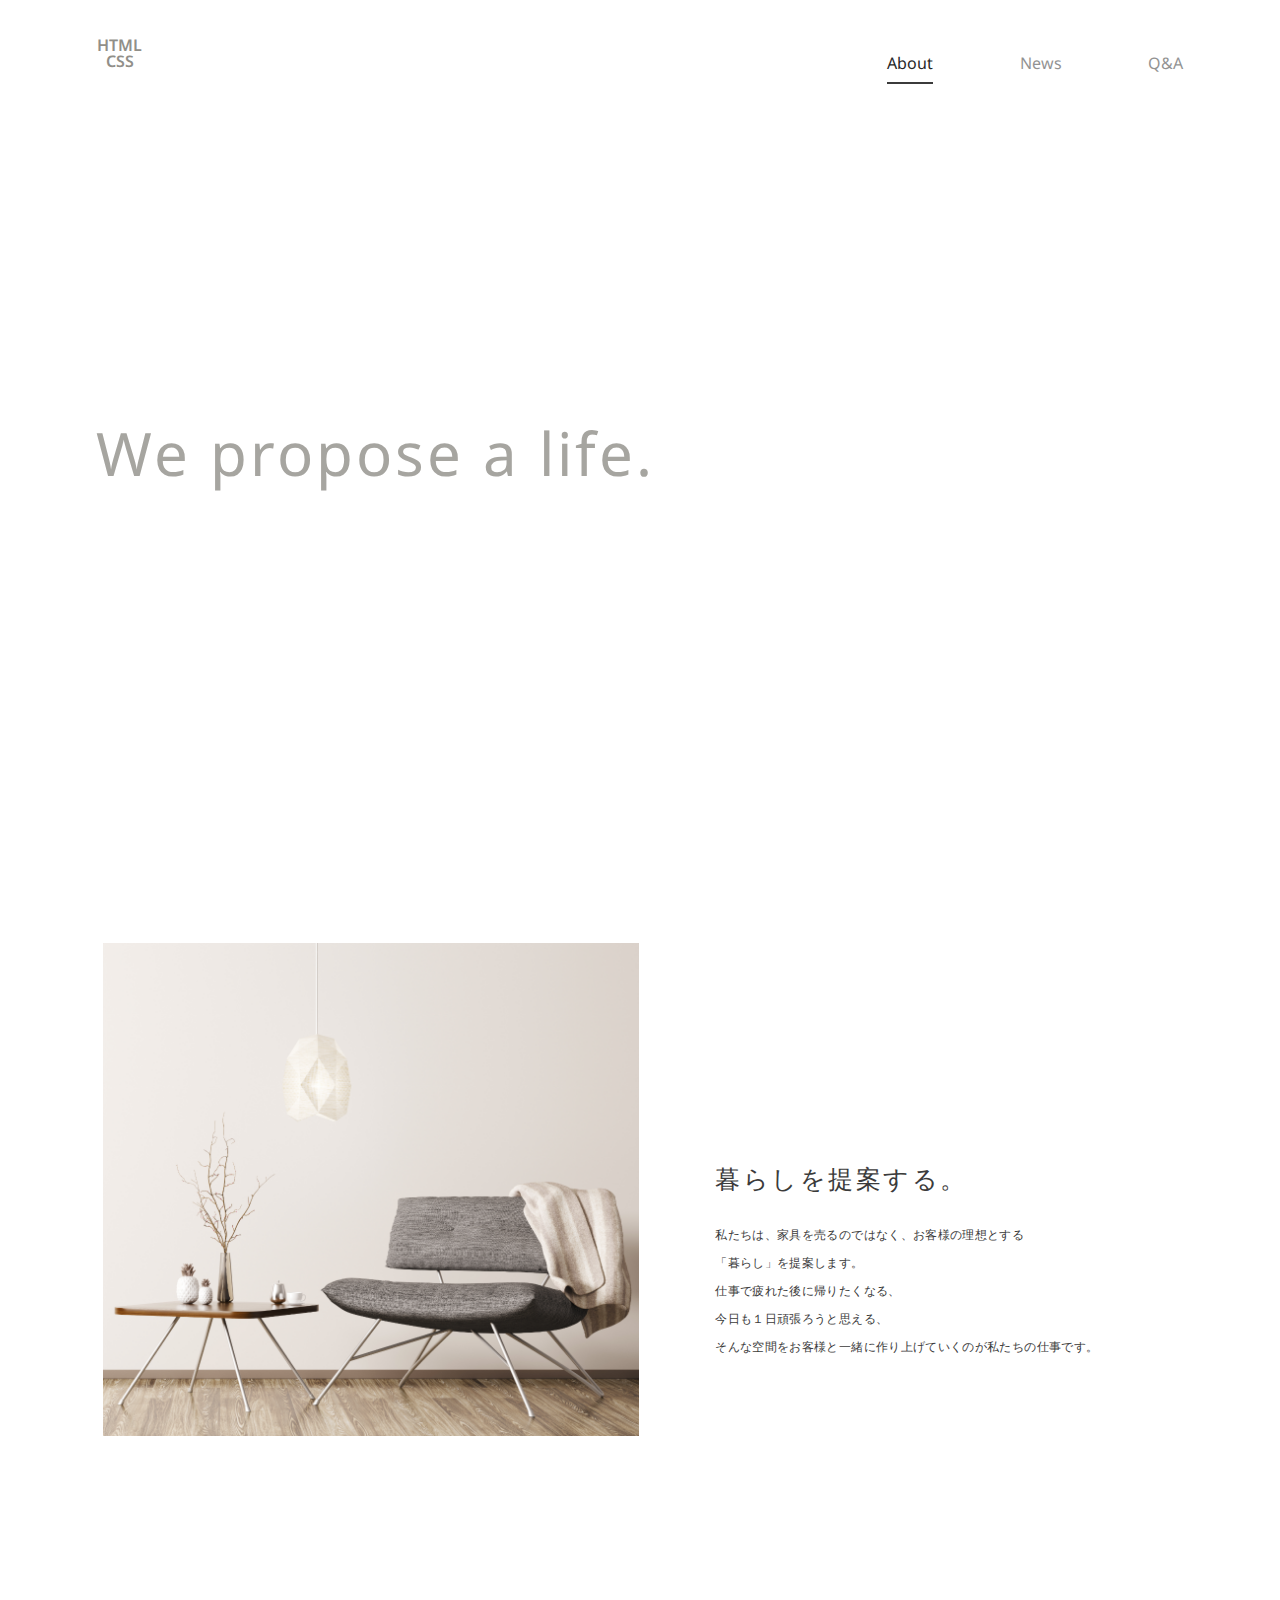
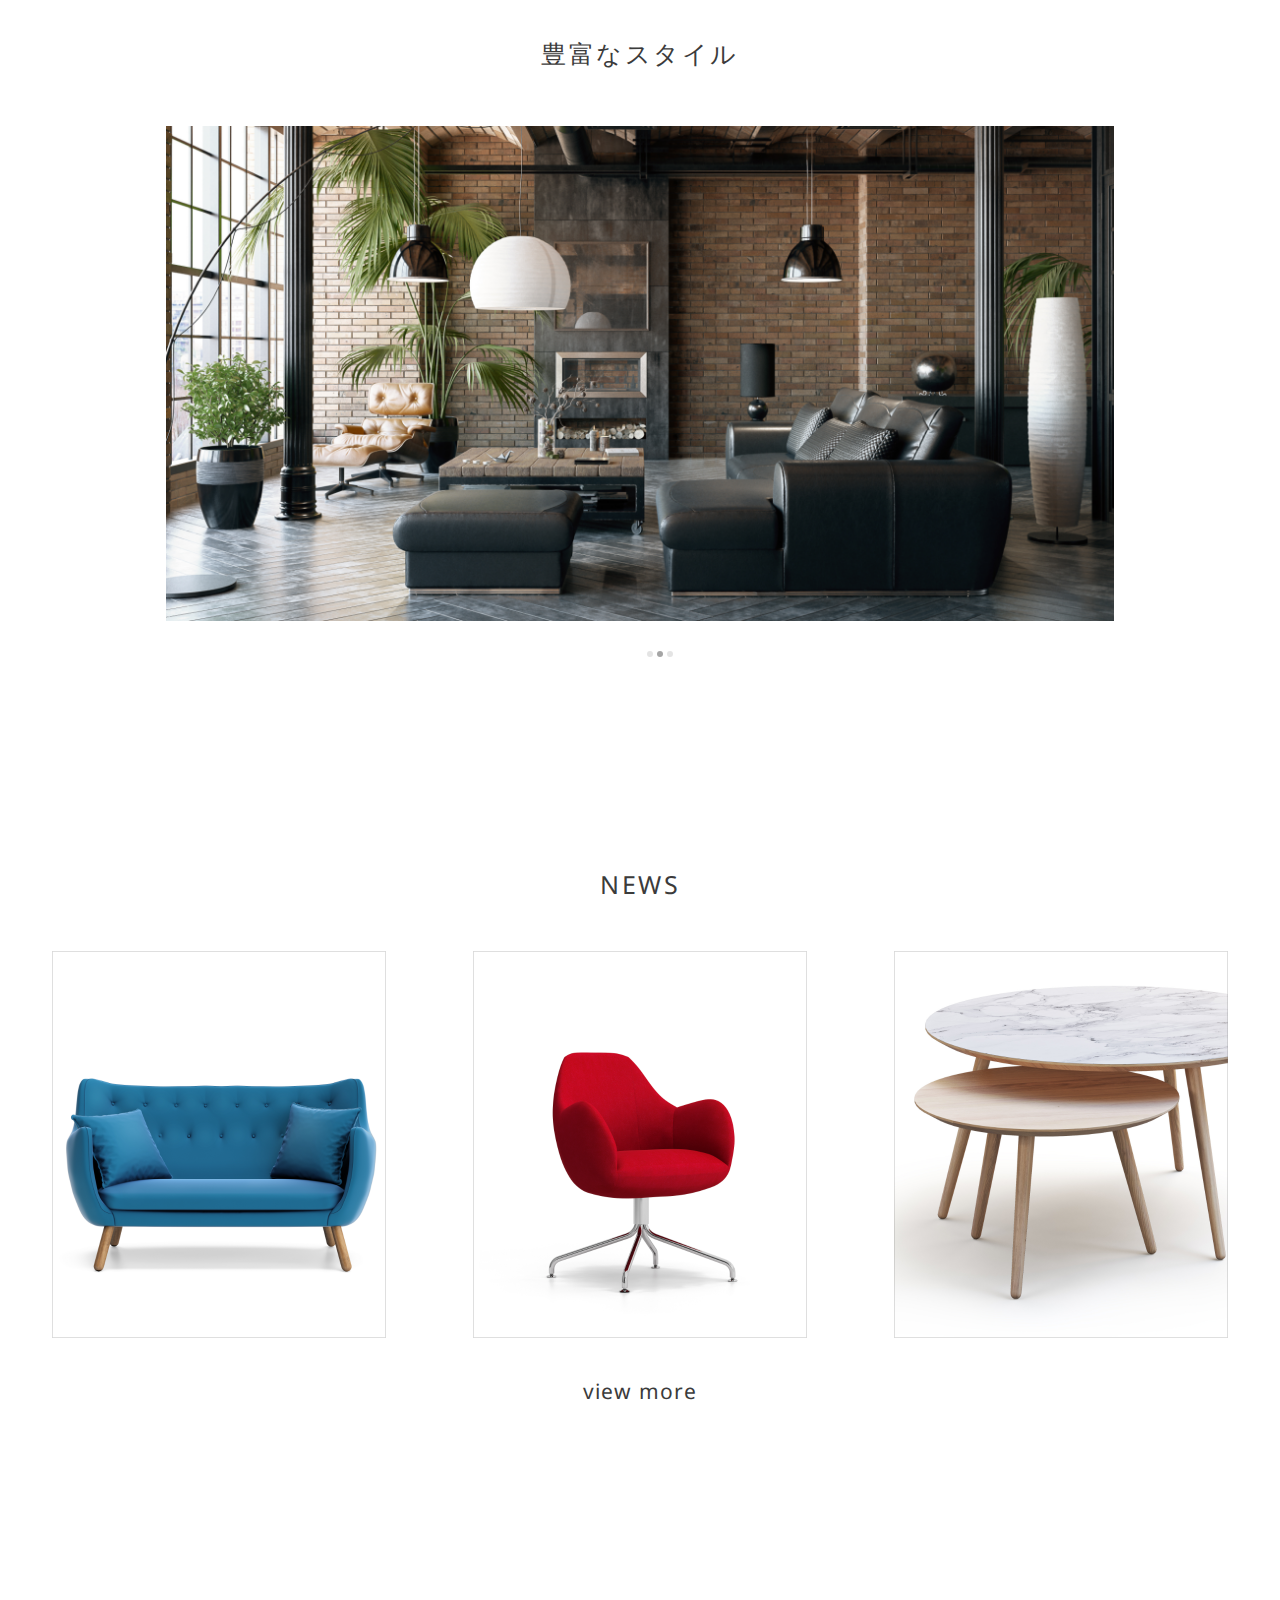
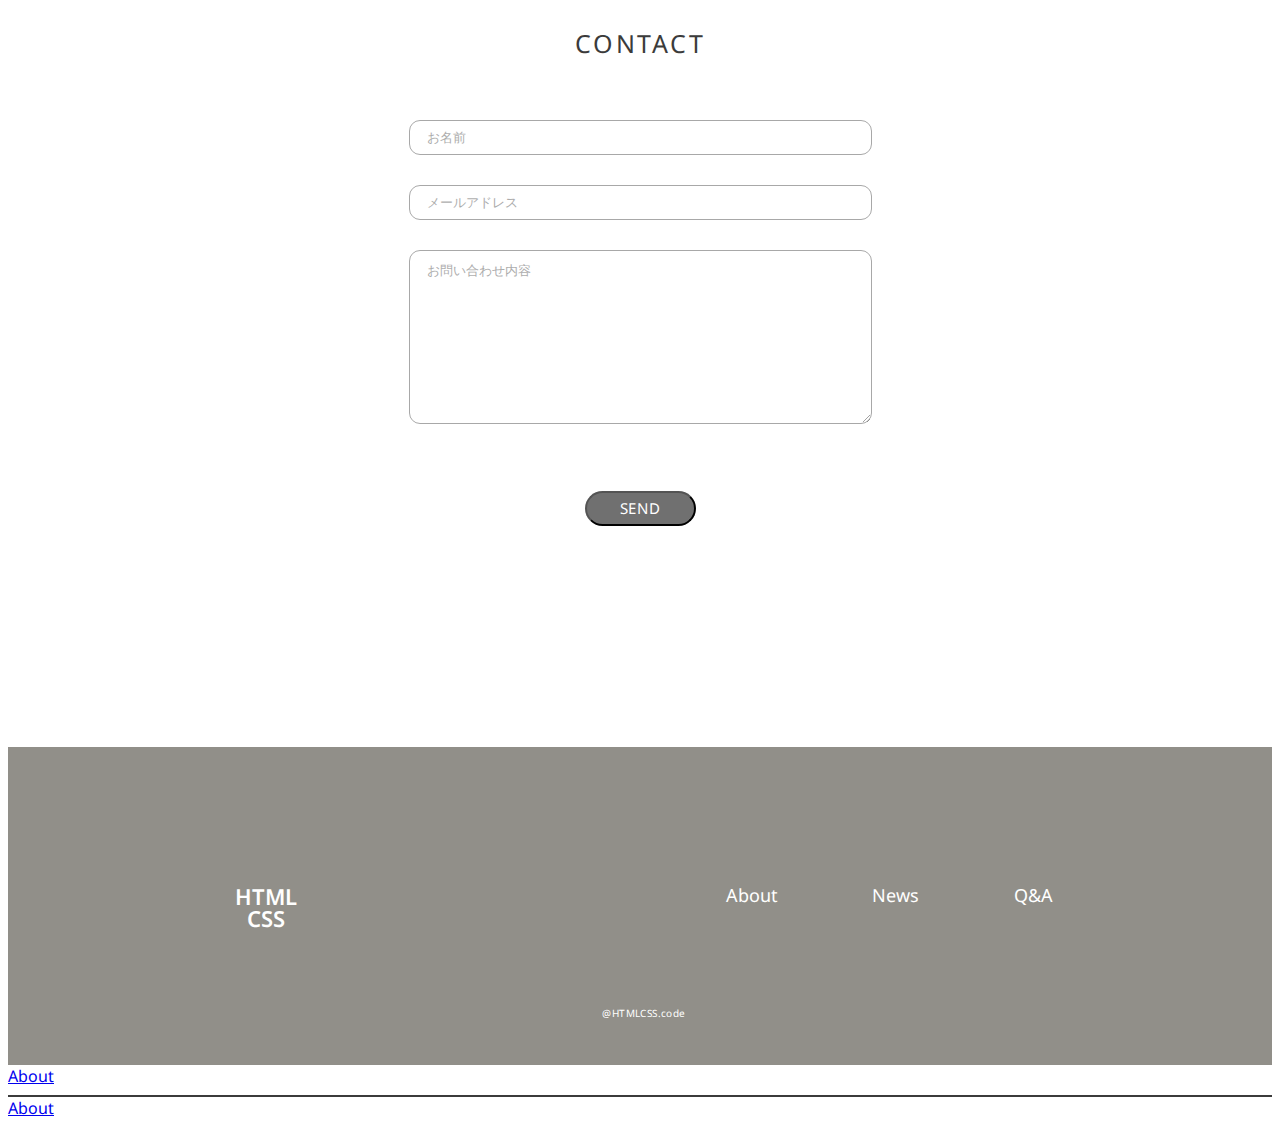
==== commit afe732af: "指摘対応：header, footer内のindex.htmlへのリンクを追加" ====
--- a/index.html
+++ b/index.html
@@ -84,6 +84,9 @@
         </div>
         <p class="footer-copyright">@HTMLCSS.code</p>
     </footer>
+    <script src="script/humberger.js"></script>
+        <li class="header-nav-list-item header-nav-list-active"><a href="index.html">About</a></li>
+        <li><a href="index.html">About</a></li>
 </body>
 
 </html>--- a/css/index.css
+++ b/css/index.css
@@ -24,6 +24,10 @@
         font-weight: 600;
         color: #918F89;
         line-height: 16px;
+    }
+
+    .humberger{
+        display: none;
     }
 
     .header-nav{
@@ -378,10 +382,17 @@
 @media screen and (max-width: 768px){
     /* ヘッダー */
     header{
+        position: fixed;
+        z-index: 10;
         width: 100%;
+    }
+
+    .header-container{
+        width: 100%;
+        height: 55px;
         background-color: #918f89;
-        padding: 10px 0px;
         box-sizing: border-box;
+        position: relative;
     }
 
     .header-logo{
@@ -392,8 +403,83 @@
         line-height: 16px;
     }
 
+    .humberger{
+        top: 14px;
+        right: 5%;
+        position: absolute;
+        width: 36px;
+    }
+
+    .humberger span{
+        display: block;
+        position: absolute;
+        left: 0;
+        width: 100%;
+        height: 1px;
+        background-color: #FFFFFF;
+        transition: all .5s;
+        transform: rotate(0deg);
+    }
+
+    .humberger-line-top{
+        top: 0;
+    }
+
+    .humberger-line-middle{
+        top: 12px;
+    }
+
+    .humberger-line-bottom{
+        top: 24px;
+    }
+
+    .humberger-line-top.active{
+        top: 12px;
+        transform: rotate(45deg);
+    }
+
+    .humberger-line-middle.active{
+        left: 200%;
+        width: 0;
+    }
+
+    .humberger-line-bottom.active{
+        top: 12px;
+        transform: rotate(-45deg);
+    }
+
     .header-nav{
-        display: none;
+        position: relative;
+    }
+
+    .header-nav-list{
+        text-align: center;
+        background-color: #918F89;
+        opacity: 0.9;
+    }
+
+    .header-nav-list-item{
+        border-bottom: none;
+        line-height: 0px;
+        transition: line-height .5s;
+        font-family: 'Noto Sans';
+        font-size: 0px;
+    }
+
+    .header-nav-list-item.open{
+        line-height: 80px;
+        font-size: 23px;
+        border-bottom: 0.5px solid #FFFFFF;
+    }
+
+    .header-nav-list-item:nth-child(3).open{
+        border: none;
+    }
+
+    .header-nav-list-active,
+    .header-nav-list a{
+        color: #FFFFFF;
+        text-decoration: none;
     }
 
     /* Aboutページ */
@@ -636,4 +722,5 @@
         letter-spacing: 0.4px;
         color: #FFFFFF;
     }
+    padding: 10px 0;
 }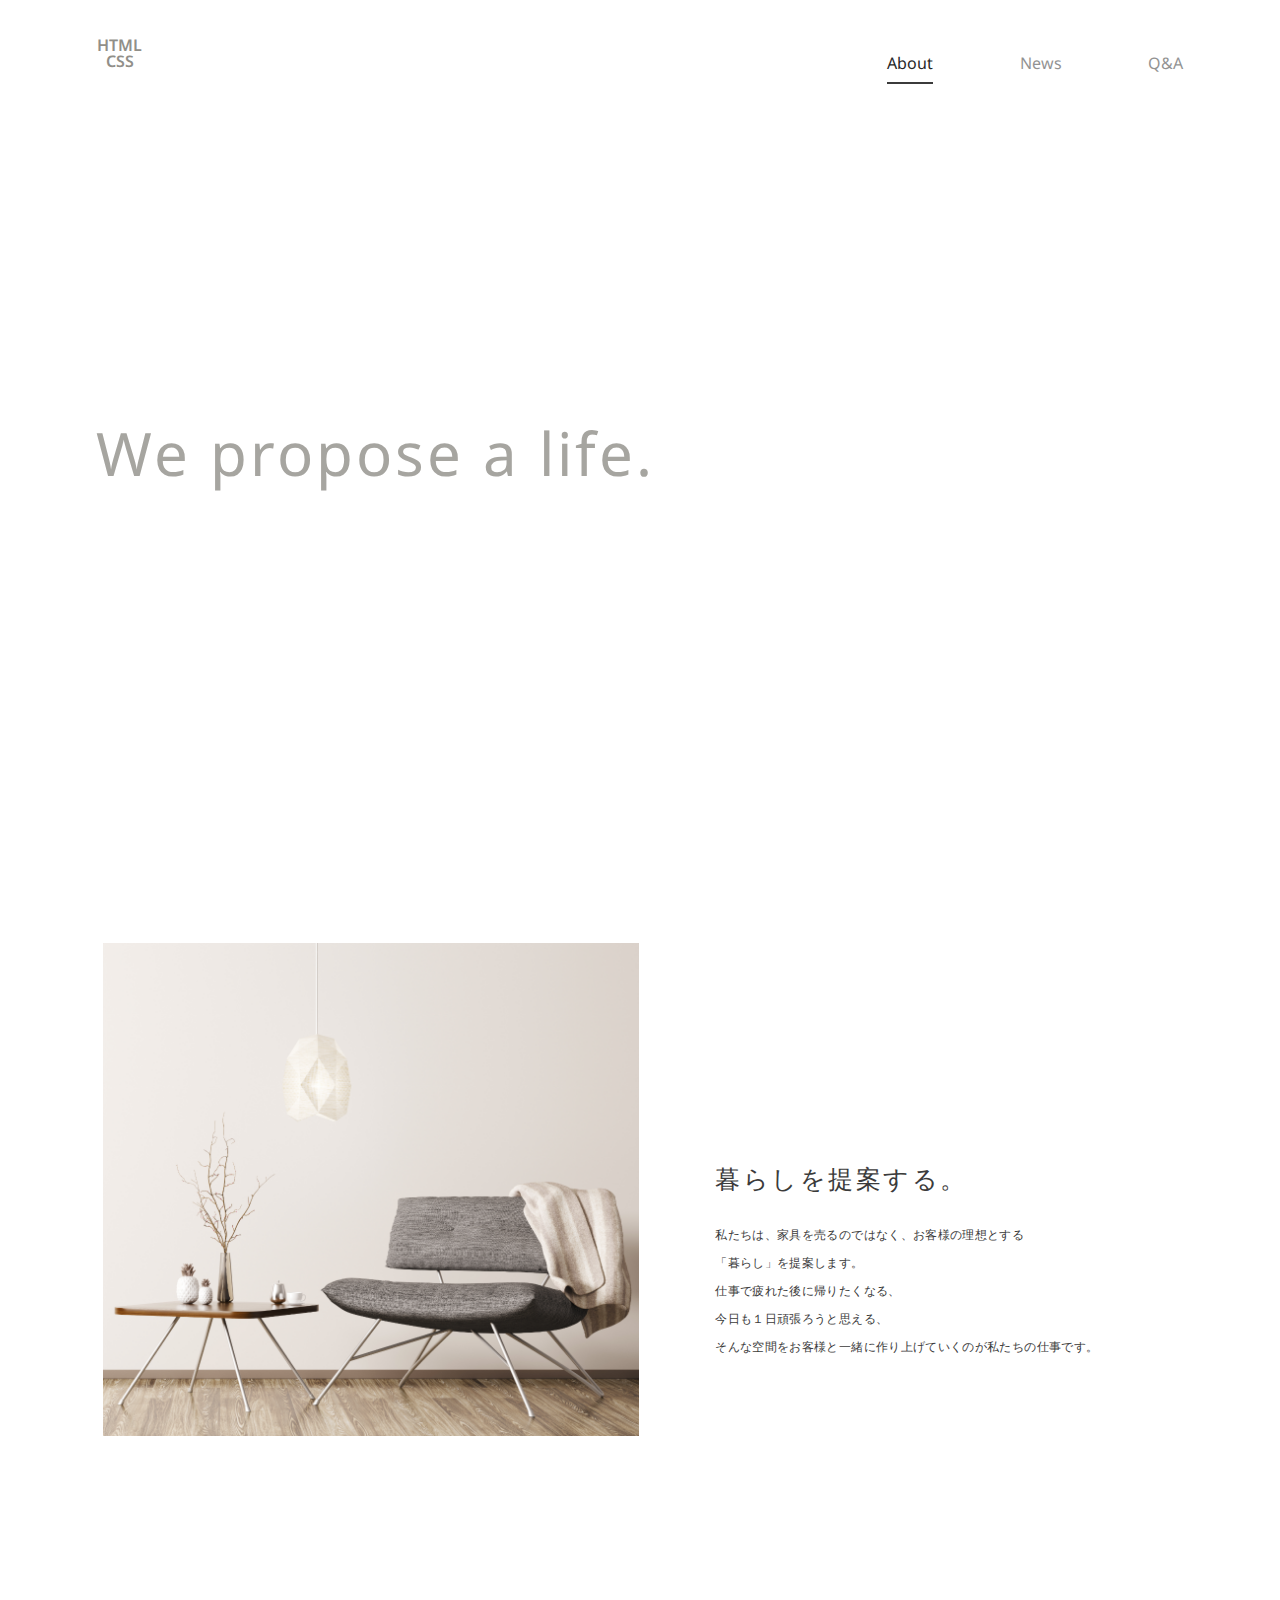
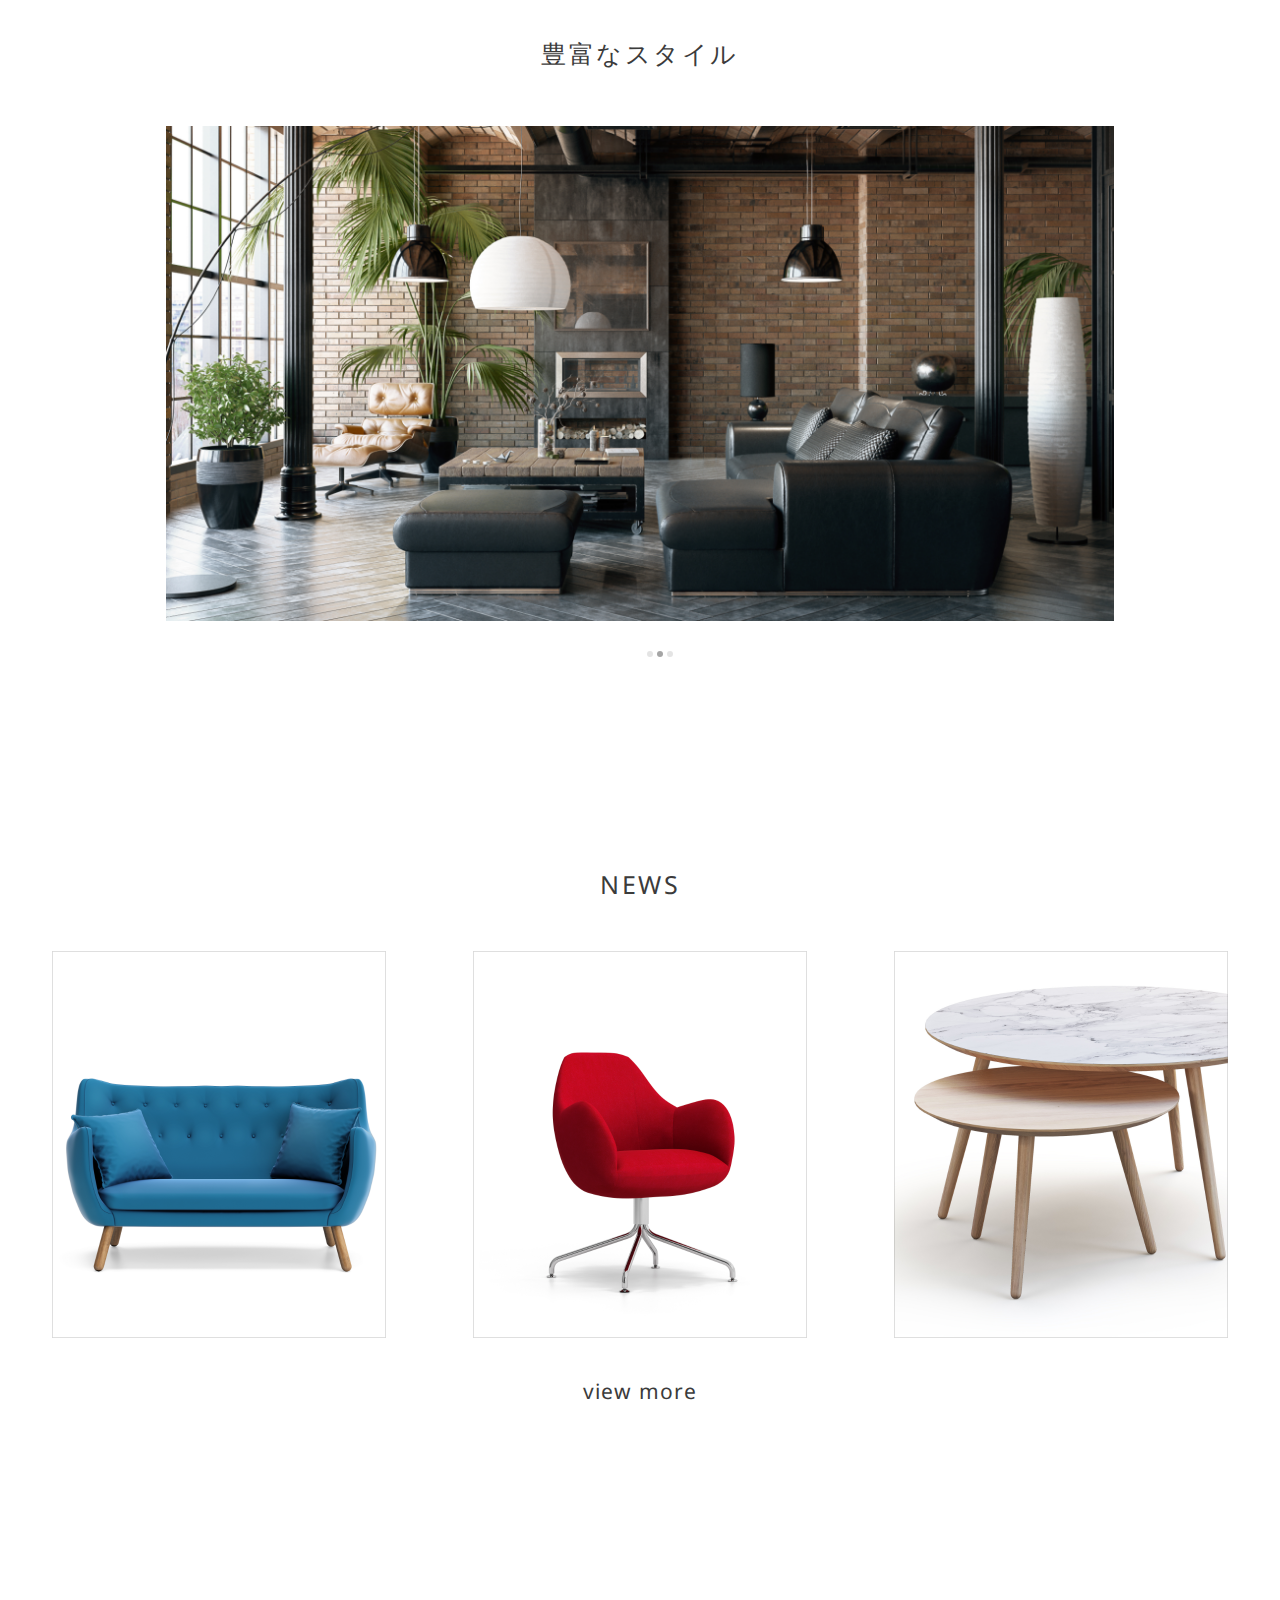
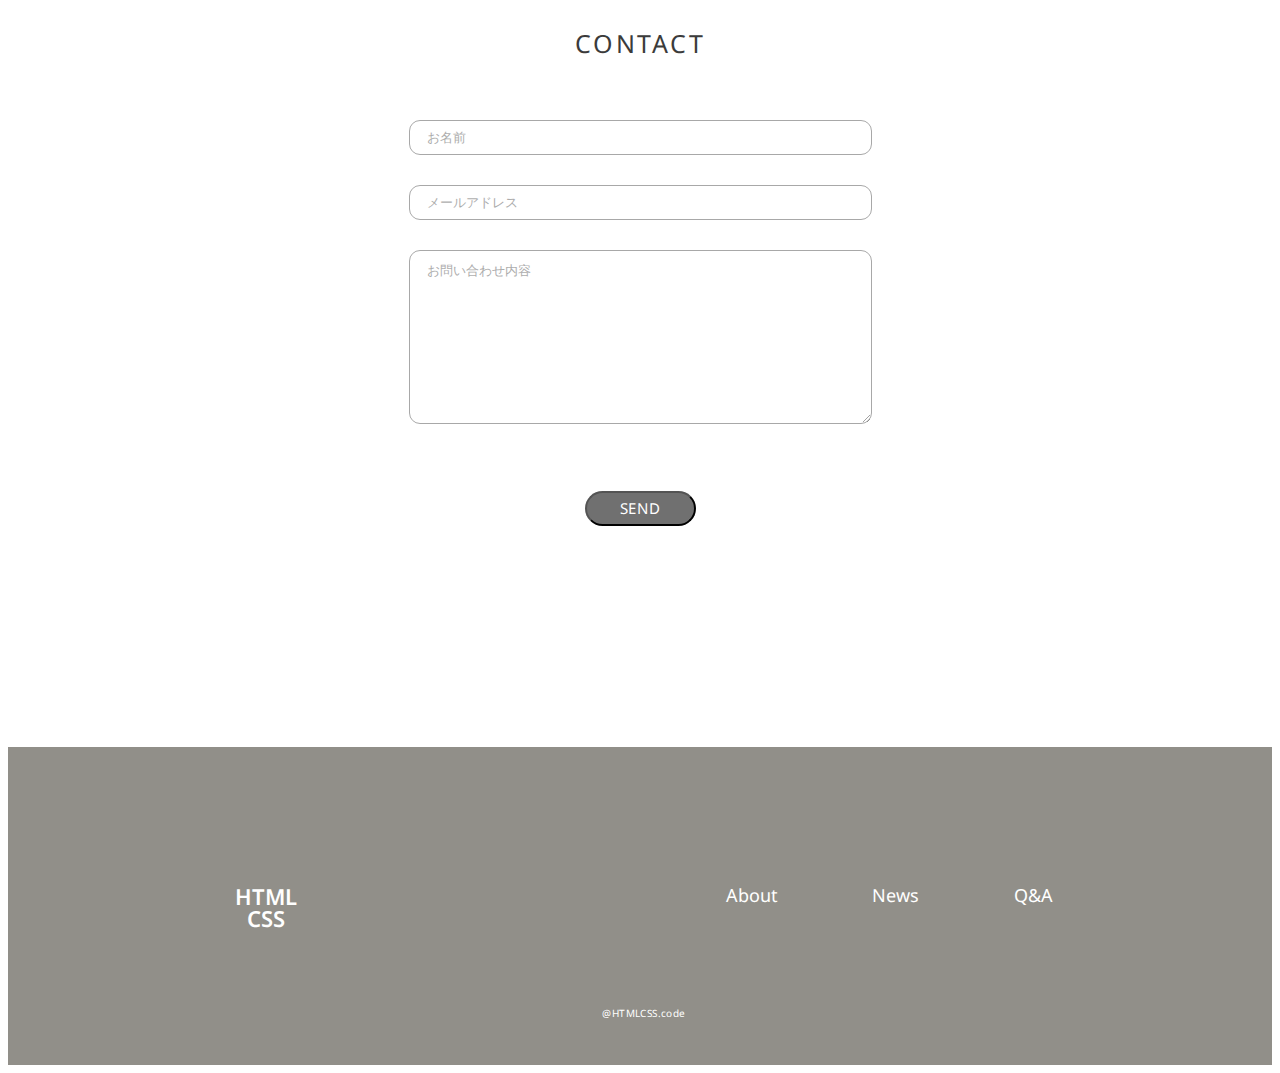
==== commit 650786d4: "header→nav内のliのclassを変更，aにclassを追加" ====
--- a/index.html
+++ b/index.html
@@ -2,91 +2,89 @@
 <html lang="ja">
 
 <head>
-    <meta charset="utf-8">
-    <meta name="viewport" content="width=device-width,initial-scale=1.0">
-    <link rel="stylesheet" href="css/html5reset-1.6.1.css">
-    <link rel="stylesheet" href="css/index.css">
-    <link href="https://fonts.googleapis.com/css?family=Noto+Sans&display=swap" rel="stylesheet">
-    <title>HTML CSS</title>
+  <meta charset="utf-8">
+  <meta name="viewport" content="width=device-width,initial-scale=1.0">
+  <link rel="stylesheet" href="css/html5reset-1.6.1.css">
+  <link rel="stylesheet" href="css/index.css">
+  <link href="https://fonts.googleapis.com/css?family=Noto+Sans&display=swap" rel="stylesheet">
+  <title>HTML CSS</title>
 </head>
 
 <body>
-    <header>
-        <div class="header-container">
-            <p class="header-logo">HTML<br>CSS</p>
-            <div class="humberger" id="humberger">
-                <span class="line humberger-line-top"></span>
-                <span class="line humberger-line-middle"></span>
-                <span class="line humberger-line-bottom"></span>
-            </div>
-        </div>
-        <nav class="header-nav">
-            <ul class="header-nav-list">
-                <li class="header-nav-list-item header-nav-list-active">About</li>
-                <li class="header-nav-list-item"><a href="news.html">News</a></li>
-                <li class="header-nav-list-item"><a href="qa.html">Q&A</a></li>
-            </ul>
-        </nav>
-    </header>
-    <main>
-        <div class="about-key-visual">
-            <h1 class="about-key-visual-title">
-                <span class="about-key-visual-title-item">We</span><span class="br"></span>
-                <span class="about-key-visual-title-item">propose</span><span class="br"></span>
-                <span class="about-key-visual-title-item">a life.</span>
-            </h1>
-        </div>
-        <section class="about-catchphrase">
-            <h2 class="about-catchphrase-title">暮らしを提案する。</h2>
-            <p class="about-catchphrase-text">
-                私たちは、家具を売るのではなく、<span class="br"></span>お客様の理想とする<br>
-                「暮らし」を提案します。<br>
-                仕事で疲れた後に帰りたくなる、<br>
-                今日も１日頑張ろうと思える、<br>
-                そんな空間をお客様と一緒に作り上げていくのが<span class="br"></span>私たちの仕事です。
-            </p>
-        </section>
-        <section class="about-gallery">
-            <h2 class="about-gallery-text">豊富なスタイル</h2>
-            <ul class="about-dot">
-                <li></li>
-                <li class="about-dot-active"></li>
-                <li></li>
-            </ul>
-        </section>
-        <section class="about-news">
-            <h2 class="about-news-title">NEWS</h2>
-            <div class="about-news-contents">
-                <div class="couch contents-item"></div>
-                <div class="chair contents-item"></div>
-                <div class="table contents-item"></div>
-            </div>
-            <a class="about-news-text" href="#">view more</a>
-        </section>
-        <section class="about-form">
-            <h2 class="about-form-title">CONTACT</h2>
-            <form class="about-form-forms">
-                <input class="forms about-form-name" type="text" placeholder="お名前">
-                <input class="forms about-form-mail" type="email" placeholder="メールアドレス">
-                <textarea class="forms about-form-text" name="content" cols="30" rows="10" placeholder="お問い合わせ内容"></textarea>
-                <input class="about-form-submit" type="submit" value="SEND">
-            </form>
-        </section>
-    </main>
-    <footer>
-        <div class="footer-container">
-            <p class="footer-logo">HTML<br>CSS</p>
-            <ul class="footer-nav-list">
-                <li>About</li>
-                <li><a href="news.html">News</a></li>
-                <li><a href="qa.html">Q&A</a></li>
-            </ul>
-        </div>
-        <p class="footer-copyright">@HTMLCSS.code</p>
-    </footer>
-    <script src="script/humberger.js"></script>
-        <li class="header-nav-list-item header-nav-list-active"><a href="index.html">About</a></li>
+  <header>
+    <div class="header-container">
+      <p class="header-logo">HTML<br>CSS</p>
+      <div class="humberger" id="humberger">
+        <span class="line humberger-line-top"></span>
+        <span class="line humberger-line-middle"></span>
+        <span class="line humberger-line-bottom"></span>
+      </div>
+    </div>
+    <nav class="header-nav">
+      <ul class="header-nav-list">
+        <li class="header-nav-list-li"><a class="header-nav-list-item header-nav-list-item-active" href="index.html">About</a></li>
+        <li class="header-nav-list-li"><a class="header-nav-list-item" href="news.html">News</a></li>
+        <li class="header-nav-list-li"><a class="header-nav-list-item" href="qa.html">Q&A</a></li>
+      </ul>
+    </nav>
+  </header>
+  <main>
+    <div class="about-key-visual">
+      <h1 class="about-key-visual-title">
+        <span class="about-key-visual-title-item">We</span><span class="br"></span>
+        <span class="about-key-visual-title-item">propose</span><span class="br"></span>
+        <span class="about-key-visual-title-item">a life.</span>
+      </h1>
+    </div>
+    <section class="about-catchphrase">
+      <h2 class="about-catchphrase-title">暮らしを提案する。</h2>
+      <p class="about-catchphrase-text">
+        私たちは、家具を売るのではなく、<span class="br"></span>お客様の理想とする<br>
+        「暮らし」を提案します。<br>
+        仕事で疲れた後に帰りたくなる、<br>
+        今日も１日頑張ろうと思える、<br>
+        そんな空間をお客様と一緒に作り上げていくのが<span class="br"></span>私たちの仕事です。
+      </p>
+    </section>
+    <section class="about-gallery">
+      <h2 class="about-gallery-text">豊富なスタイル</h2>
+      <ul class="about-dot">
+        <li></li>
+        <li class="about-dot-active"></li>
+        <li></li>
+      </ul>
+    </section>
+    <section class="about-news">
+      <h2 class="about-news-title">NEWS</h2>
+      <div class="about-news-contents">
+        <div class="couch contents-item"></div>
+        <div class="chair contents-item"></div>
+        <div class="table contents-item"></div>
+      </div>
+      <a class="about-news-text" href="#">view more</a>
+    </section>
+    <section class="about-form">
+      <h2 class="about-form-title">CONTACT</h2>
+      <form class="about-form-forms">
+        <input class="forms about-form-name" type="text" placeholder="お名前">
+        <input class="forms about-form-mail" type="email" placeholder="メールアドレス">
+        <textarea class="forms about-form-text" name="content" cols="30" rows="10" placeholder="お問い合わせ内容"></textarea>
+        <input class="about-form-submit" type="submit" value="SEND">
+      </form>
+    </section>
+  </main>
+  <footer>
+    <div class="footer-container">
+      <p class="footer-logo">HTML<br>CSS</p>
+      <ul class="footer-nav-list">
         <li><a href="index.html">About</a></li>
+        <li><a href="news.html">News</a></li>
+        <li><a href="qa.html">Q&A</a></li>
+      </ul>
+    </div>
+    <p class="footer-copyright">@HTMLCSS.code</p>
+  </footer>
+  <script src="script/humberger.js"></script>
 </body>
 
 </html>--- a/css/index.css
+++ b/css/index.css
@@ -1,726 +1,724 @@
 /* 全体のfont指定 */
-body{
+body {
     font-family: 'Noto Sans';
     font-weight: 400;
     color: #3B3B3B;
 }
 
 /* PC表示版 */
-@media screen and (min-width:769px){
-
-    /* ヘッダー */
-    header{
-        height: 60px;
-        width: 100%;
-        display: flex;
-        justify-content: space-between;
-        padding: 13px 89px 0px;
-        box-sizing: border-box;
-    }
-
-    .header-logo{
-        text-align: center;
-        font-size: 16px;
-        font-weight: 600;
-        color: #918F89;
-        line-height: 16px;
-    }
-
-    .humberger{
-        display: none;
-    }
-
-    .header-nav{
-        width: 336px;
-        height: 35px;
-        margin-top: 15px;
-    }
-
-    .header-nav-list{
-        display: flex;
-        justify-content: space-between;
-        list-style: none;
-    }
-
-    .header-nav-list-active{
-        font-size: 16px;
-        text-decoration: none;
-        color: #272727;
-        border-bottom:  2px solid #3B3B3B;
-        padding-bottom: 8px;
-        line-height: 22px;
-    }
-
-    .header-nav-list a{
-        font-family: 'Noto Sans';
-        font-size: 16px;
-        text-decoration: none;
-        color: #272727;
-        opacity: 0.5;
-        line-height: 22px;
-    }
-
-    /* Aboutページ */
-    .about-key-visual{
-        position: relative;
-        width: 100%;
-        height: 0;
-        background-image: url(../img/2x/img1.png);
-        background-size: cover;
-        background-repeat: no-repeat;
-        padding-bottom: 58%;
-        margin-bottom: 142px;
-        box-sizing: border-box;
-    }
-
-    .about-key-visual-title{
-        position: absolute;
-        top: 36%;
-        display: inline-block;
-        font-size: 60px;
-        font-weight: 400;
-        color: #918F89;
-        letter-spacing: 3px;
-        text-align: left;
-        background-color: #FFFFFF;
-        opacity: 0.8;
-        padding: 40px 60px 36px 88px;
-    }
-
-    .about-catchphrase{
-        position: relative;
-        width: 85%;
-        height: 0;
-        background-image: url(../img/2x/img2.png);
-        background-repeat: no-repeat;
-        background-size: contain;
-        padding-bottom: 39%;
-        margin: 0 auto 200px;
-        box-sizing: border-box;
-    }
-
-    .about-catchphrase-title{
-        position: absolute;
-        top: 40%;
-        left: 57%;
-        font-size: 25px;
-        font-weight: 400;
-        letter-spacing: 2.5px;
-    }
-
-    .about-catchphrase-text{
-        position: absolute;
-        top: 54%;
-        left: 57%;
-        font-size: 12px;
-        letter-spacing: 0.36px;
-        line-height: 28px;
-    }
-
-    .about-gallery{
-        width: 75%;
-        margin: 0px auto 210px;
-    }
-
-    .about-gallery-text{
-        text-align: center;
-        font-size: 25px;
-        font-weight: 400;
-        letter-spacing: 2.5px;
-        padding-bottom: 58%;
-        margin-bottom: 30px;
-        background-image: url(../img/2x/img3.png);
-        background-repeat: no-repeat;
-        background-size: contain;
-        background-position: bottom;
-    }
-
-    .about-dot{
-        list-style-type: none;
-        display: flex;
-        justify-content: center;
-    }
-
-    .about-dot li{
-        width: 6px;
-        height: 6px;
-        border-radius: 50%;
-        background-color: #A5A5A5;
-        opacity: 0.3;
-    }
-
-    .about-dot .about-dot-active{
-        width: 6px;
-        height: 6px;
-        border-radius: 50%;
-        background-color: #A5A5A5;
-        margin: 0px 4px 0px;
-        opacity: 1;
-    }
-
-    .about-news{
-        text-align: center;
-        margin-bottom: 221px;
-    }
-
-    .about-news-title{
-        font-size: 25px;
-        font-weight: 400;
-        letter-spacing: 2.5px;
-        margin-bottom: 50px;
-    }
-
-    .about-news-contents{
-        display: flex;
-        justify-content: space-around;
-        margin-bottom: 39px;
-    }
-
-    .couch{
-        width: 334px;
-        height: 387px;
-        position: relative;
-        background-image: url(../img/2x/img4.png);
-        background-repeat: no-repeat;
-        background-size: cover;
-    }
-
-    .couch::after{
-        content: "アームストロングのカウチ入荷";
-        color: rgba(255, 255, 255, 1);
-        line-height: 387px;
-        text-align: center;
-        width: 334px;
-        height: 0px;
-        background-color: rgba(0, 0, 0, 0.5);
-        position: absolute;
-        top: 387px;
-        left: 0px;
-        transition: all 0.5s;
-    }
-
-    .couch:hover::after{
-        content: "アームストロングのカウチ入荷";
-        color: rgba(255, 255, 255, 1);
-        line-height: 387px;
-        text-align: center;
-        height: 387px;
-        position: absolute;
-        top: 0px;
-        left: 0px;
-    }
-
-    .chair{
-        width: 334px;
-        height: 387px;
-        position: relative;
-        background-image: url(../img/2x/img5.png);
-        background-repeat: no-repeat;
-        background-size: cover;
-    }
-    .chair::after{
-        content: "アームストロングのチェア再入荷";
-        color: rgba(255, 255, 255, 1);
-        line-height: 387px;
-        text-align: center;
-        width: 334px;
-        height: 0px;
-        background-color: rgba(0, 0, 0, 0.5);
-        position: absolute;
-        top: 387px;
-        left: 0px;
-        transition: all 0.5s;
-    }
-
-    .chair:hover::after{
-        content: "アームストロングのチェア再入荷";
-        color: rgba(255, 255, 255, 1);
-        line-height: 387px;
-        text-align: center;
-        height: 387px;
-        position: absolute;
-        top: 0px;
-        left: 0px;
-    }
-
-    .table{
-        width: 334px;
-        height: 387px;
-        position: relative;
-        background-image: url(../img/2x/img6.png);
-        background-repeat: no-repeat;
-        background-size: cover;
-    }
-    .table::after{
-        content: "アームストロングのテーブル入荷";
-        color: rgba(255, 255, 255, 1);
-        line-height: 387px;
-        text-align: center;
-        width: 334px;
-        height: 0px;
-        background-color: rgba(0, 0, 0, 0.5);
-        position: absolute;
-        top: 387px;
-        left: 0px;
-        transition: all 0.5s;
-    }
-
-    .table:hover::after{
-        content: "アームストロングのテーブル入荷";
-        color: rgba(255, 255, 255, 1);
-        line-height: 387px;
-        text-align: center;
-        height: 387px;
-        position: absolute;
-        top: 0px;
-        left: 0px;
-    }
-
-    .about-news-text{
-        display: inline-block;
-        text-decoration: none;
-        font-size: 21px;
-        color: #3B3B3B;
-        letter-spacing: 1.05px;
-    }
-
-    .about-form{
-        margin-bottom: 221px;
-    }
-
-    .about-form-title{
-        text-align: center;
-        font-size: 25px;
-        font-weight: 400;
-        letter-spacing: 2.5px;
-        margin-bottom: 60px;
-    }
-
-    .about-form-forms{
-        display: flex;
-        flex-direction: column;
-        align-items: center;
-    }
-
-    .forms{
-        width: 463px;
-        background-color: #FFFFFF;
-        border: 0.5px solid #707070;
-        border-radius: 11px;
-        opacity: 0.6;
-        margin-bottom: 30px;
-        padding: 9px 17px;
-        box-sizing: border-box;
-    }
-
-    .about-form-text{
-        margin-bottom: 67px;
-        padding: 11px 17px;
-    }
-
-    .about-form-submit{
-        width: 111px;
-        height: 35px;
-        background-color: #707070;
-        border-radius: 35px;
-        font-family: 'Noto Sans';
-        font-size: 15px;
-        letter-spacing: 0.75px;
-        color: #FFFFFF;
-    }
-
-    /* footer */
-    footer{
-        background-color: #918F89;
-        padding: 116px 219px 35px 227px;
-        box-sizing: border-box;
-    }
-
-    .footer-container{
-        display: flex;
-        justify-content: space-between;
-        height: 133px;
-    }
-
-    .footer-logo{
-        text-align: center;
-        font-size: 22px;
-        font-weight: 600;
-        color: #FFFFFF;
-        line-height: 22px;
-    }
-
-    .footer-nav-list{
-        width: 40%;
-        height: 24px;
-        display: flex;
-        justify-content: space-between;
-        list-style: none;
-        margin-top: 20px;
-    }
-
-    .footer-nav-list li{
-        font-size: 18px;
-        color: #FFFFFF;
-    }
-
-    .footer-nav-list a{
-        font-size: 18px;
-        color: #FFFFFF;
-        text-decoration: none;
-    }
-
-    .footer-copyright{
-        text-align: center;
-        font-size: 10px;
-        letter-spacing: 0.4px;
-        color: #FFFFFF;
-    }
+@media screen and (min-width:769px) {
+
+  /* ヘッダー */
+  header {
+    height: 60px;
+    width: 100%;
+    display: flex;
+    justify-content: space-between;
+    padding: 13px 89px 0px;
+    box-sizing: border-box;
+  }
+
+  .header-logo {
+    text-align: center;
+    font-size: 16px;
+    font-weight: 600;
+    color: #918F89;
+    line-height: 16px;
+  }
+
+  .humberger {
+    display: none;
+  }
+
+  .header-nav {
+    width: 336px;
+    height: 35px;
+    margin-top: 15px;
+  }
+
+  .header-nav-list {
+    display: flex;
+    justify-content: space-between;
+    list-style: none;
+  }
+
+  .header-nav-list-item {
+    font: 400 16px/22px 'noto sans';
+    text-decoration: none;
+    color: #272727;
+    opacity: 0.5;
+  }
+
+  .header-nav-list-item-active {
+    border-bottom:  2px solid #3B3B3B;
+    padding-bottom: 8px;
+    line-height: 22px;
+    opacity: 1;
+  }
+
+  /* Aboutページ */
+  .about-key-visual {
+    position: relative;
+    width: 100%;
+    height: 0;
+    background-image: url(../img/2x/img1.png);
+    background-size: cover;
+    background-repeat: no-repeat;
+    padding-bottom: 58%;
+    margin-bottom: 142px;
+    box-sizing: border-box;
+  }
+
+  .about-key-visual-title {
+    position: absolute;
+    top: 36%;
+    display: inline-block;
+    font-size: 60px;
+    font-weight: 400;
+    color: #918F89;
+    letter-spacing: 3px;
+    text-align: left;
+    background-color: #FFFFFF;
+    opacity: 0.8;
+    padding: 40px 60px 36px 88px;
+  }
+
+  .about-catchphrase {
+    position: relative;
+    width: 85%;
+    height: 0;
+    background-image: url(../img/2x/img2.png);
+    background-repeat: no-repeat;
+    background-size: contain;
+    padding-bottom: 39%;
+    margin: 0 auto 200px;
+    box-sizing: border-box;
+  }
+
+  .about-catchphrase-title {
+    position: absolute;
+    top: 40%;
+    left: 57%;
+    font-size: 25px;
+    font-weight: 400;
+    letter-spacing: 2.5px;
+  }
+
+  .about-catchphrase-text {
+    position: absolute;
+    top: 54%;
+    left: 57%;
+    font-size: 12px;
+    letter-spacing: 0.36px;
+    line-height: 28px;
+  }
+
+  .about-gallery {
+    width: 75%;
+    margin: 0px auto 210px;
+  }
+
+  .about-gallery-text {
+    text-align: center;
+    font-size: 25px;
+    font-weight: 400;
+    letter-spacing: 2.5px;
+    padding-bottom: 58%;
+    margin-bottom: 30px;
+    background-image: url(../img/2x/img3.png);
+    background-repeat: no-repeat;
+    background-size: contain;
+    background-position: bottom;
+  }
+
+  .about-dot {
+    list-style-type: none;
+    display: flex;
+    justify-content: center;
+  }
+
+  .about-dot li {
+    width: 6px;
+    height: 6px;
+    border-radius: 50%;
+    background-color: #A5A5A5;
+    opacity: 0.3;
+  }
+
+  .about-dot .about-dot-active {
+    width: 6px;
+    height: 6px;
+    border-radius: 50%;
+    background-color: #A5A5A5;
+    margin: 0px 4px 0px;
+    opacity: 1;
+  }
+
+  .about-news {
+    text-align: center;
+    margin-bottom: 221px;
+  }
+
+  .about-news-title {
+    font-size: 25px;
+    font-weight: 400;
+    letter-spacing: 2.5px;
+    margin-bottom: 50px;
+  }
+
+  .about-news-contents {
+    display: flex;
+    justify-content: space-around;
+    margin-bottom: 39px;
 }
 
+  .couch {
+    width: 334px;
+    height: 387px;
+    position: relative;
+    background-image: url(../img/2x/img4.png);
+    background-repeat: no-repeat;
+    background-size: cover;
+  }
+
+  .couch::after {
+    content: "アームストロングのカウチ入荷";
+    color: rgba(255, 255, 255, 1);
+    line-height: 387px;
+    text-align: center;
+    width: 334px;
+    height: 0px;
+    background-color: rgba(0, 0, 0, 0.5);
+    position: absolute;
+    top: 387px;
+    left: 0px;
+    transition: all 0.5s;
+  }
+
+  .couch:hover::after {
+    content: "アームストロングのカウチ入荷";
+    color: rgba(255, 255, 255, 1);
+    line-height: 387px;
+    text-align: center;
+    height: 387px;
+    position: absolute;
+    top: 0px;
+    left: 0px;
+  }
+
+  .chair {
+    width: 334px;
+    height: 387px;
+    position: relative;
+    background-image: url(../img/2x/img5.png);
+    background-repeat: no-repeat;
+    background-size: cover;
+  }
+  .chair::after {
+    content: "アームストロングのチェア再入荷";
+    color: rgba(255, 255, 255, 1);
+    line-height: 387px;
+    text-align: center;
+    width: 334px;
+    height: 0px;
+    background-color: rgba(0, 0, 0, 0.5);
+    position: absolute;
+    top: 387px;
+    left: 0px;
+    transition: all 0.5s;
+  }
+
+  .chair:hover::after {
+    content: "アームストロングのチェア再入荷";
+    color: rgba(255, 255, 255, 1);
+    line-height: 387px;
+    text-align: center;
+    height: 387px;
+    position: absolute;
+    top: 0px;
+    left: 0px;
+  }
+
+  .table {
+    width: 334px;
+    height: 387px;
+    position: relative;
+    background-image: url(../img/2x/img6.png);
+    background-repeat: no-repeat;
+    background-size: cover;
+  }
+  .table::after {
+    content: "アームストロングのテーブル入荷";
+    color: rgba(255, 255, 255, 1);
+    line-height: 387px;
+    text-align: center;
+    width: 334px;
+    height: 0px;
+    background-color: rgba(0, 0, 0, 0.5);
+    position: absolute;
+    top: 387px;
+    left: 0px;
+    transition: all 0.5s;
+  }
+
+  .table:hover::after {
+    content: "アームストロングのテーブル入荷";
+    color: rgba(255, 255, 255, 1);
+    line-height: 387px;
+    text-align: center;
+    height: 387px;
+    position: absolute;
+    top: 0px;
+    left: 0px;
+  }
+
+  .about-news-text {
+    display: inline-block;
+    text-decoration: none;
+    font-size: 21px;
+    color: #3B3B3B;
+    letter-spacing: 1.05px;
+  }
+
+  .about-form {
+    margin-bottom: 221px;
+  }
+
+  .about-form-title {
+    text-align: center;
+    font-size: 25px;
+    font-weight: 400;
+    letter-spacing: 2.5px;
+    margin-bottom: 60px;
+  }
+
+  .about-form-forms {
+    display: flex;
+    flex-direction: column;
+    align-items: center;
+  }
+
+  .forms {
+    width: 463px;
+    background-color: #FFFFFF;
+    border: 0.5px solid #707070;
+    border-radius: 11px;
+    opacity: 0.6;
+    margin-bottom: 30px;
+    padding: 9px 17px;
+    box-sizing: border-box;
+  }
+
+  .about-form-text {
+    margin-bottom: 67px;
+    padding: 11px 17px;
+  }
+
+  .about-form-submit {
+    width: 111px;
+    height: 35px;
+    background-color: #707070;
+    border-radius: 35px;
+    font-family: 'Noto Sans';
+    font-size: 15px;
+    letter-spacing: 0.75px;
+    color: #FFFFFF;
+  }
+
+  /* footer */
+  footer {
+    background-color: #918F89;
+    padding: 116px 219px 35px 227px;
+    box-sizing: border-box;
+  }
+
+  .footer-container {
+    display: flex;
+    justify-content: space-between;
+    height: 133px;
+  }
+
+  .footer-logo {
+    text-align: center;
+    font-size: 22px;
+    font-weight: 600;
+    color: #FFFFFF;
+    line-height: 22px;
+  }
+
+  .footer-nav-list {
+    width: 40%;
+    height: 24px;
+    display: flex;
+    justify-content: space-between;
+    list-style: none;
+    margin-top: 20px;
+  }
+
+  .footer-nav-list li {
+    font-size: 18px;
+    color: #FFFFFF;
+  }
+
+  .footer-nav-list a {
+    font-size: 18px;
+    color: #FFFFFF;
+    text-decoration: none;
+  }
+
+  .footer-copyright {
+    text-align: center;
+    font-size: 10px;
+    letter-spacing: 0.4px;
+    color: #FFFFFF;
+  }
+}
+
 /* SP表示版 */
-@media screen and (max-width: 768px){
-    /* ヘッダー */
-    header{
-        position: fixed;
-        z-index: 10;
-        width: 100%;
-    }
-
-    .header-container{
-        width: 100%;
-        height: 55px;
-        background-color: #918f89;
-        box-sizing: border-box;
-        position: relative;
-    }
-
-    .header-logo{
-        text-align: center;
-        font-size: 16px;
-        font-weight: 600;
-        color: #FFFFFF;
-        line-height: 16px;
-    }
-
-    .humberger{
-        top: 14px;
-        right: 5%;
-        position: absolute;
-        width: 36px;
-    }
-
-    .humberger span{
-        display: block;
-        position: absolute;
-        left: 0;
-        width: 100%;
-        height: 1px;
-        background-color: #FFFFFF;
-        transition: all .5s;
-        transform: rotate(0deg);
-    }
-
-    .humberger-line-top{
-        top: 0;
-    }
-
-    .humberger-line-middle{
-        top: 12px;
-    }
-
-    .humberger-line-bottom{
-        top: 24px;
-    }
-
-    .humberger-line-top.active{
-        top: 12px;
-        transform: rotate(45deg);
-    }
-
-    .humberger-line-middle.active{
-        left: 200%;
-        width: 0;
-    }
-
-    .humberger-line-bottom.active{
-        top: 12px;
-        transform: rotate(-45deg);
-    }
-
-    .header-nav{
-        position: relative;
-    }
-
-    .header-nav-list{
-        text-align: center;
-        background-color: #918F89;
-        opacity: 0.9;
-    }
-
-    .header-nav-list-item{
-        border-bottom: none;
-        line-height: 0px;
-        transition: line-height .5s;
-        font-family: 'Noto Sans';
-        font-size: 0px;
-    }
-
-    .header-nav-list-item.open{
-        line-height: 80px;
-        font-size: 23px;
-        border-bottom: 0.5px solid #FFFFFF;
-    }
-
-    .header-nav-list-item:nth-child(3).open{
-        border: none;
-    }
-
-    .header-nav-list-active,
-    .header-nav-list a{
-        color: #FFFFFF;
-        text-decoration: none;
-    }
-
-    /* Aboutページ */
-    .about-key-visual{
-        position: relative;
-        width: 100%;
-        height: 0;
-        background-image: url(../img/sp/sp-img01.png);
-        background-size: cover;
-        background-repeat: no-repeat;
-        background-position: 0px -55px;
-        padding-bottom: 173%;
-        margin-bottom: 72px;
-    }
-
-    .about-key-visual-title{
-        position: absolute;
-        top: 21%;
-        font-size: 39px;
-        font-weight: 400;
-        color: #918F89;
-        letter-spacing: 1.95px;
-        text-align: left;
-        line-height: 85px;
-    }
-
-    .about-key-visual-title-item{
-        background-color: #FFFFFF;
-        opacity: 0.6;
-        padding: 13px 10px 10px 54px;
-    }
-
-    .br::before{
-        content: "\A";
-        white-space: pre;
-    }
-
-    .about-catchphrase{
-        margin: 0 7% 140px;
-    }
-
-    .about-catchphrase-title{
-        font-size: 25px;
-        font-weight: 400;
-        letter-spacing: 2.5px;
-        text-align: center;
-        margin-bottom: 34px;
-    }
-
-    .about-catchphrase-text{
-        height: 0;
-        font-size: 14px;
-        letter-spacing: 0.42px;
-        line-height: 32px;
-        text-align: center;
-        padding-bottom: 163%;
-        background-image: url(../img/sp/sp-img02.png);
-        background-repeat: no-repeat;
-        background-size: 89%;
-        background-position: bottom;
-    }
-
-    .about-gallery{
-        margin: 0px 2% 210px;
-    }
-
-    .about-gallery-text{
-        text-align: center;
-        font-size: 25px;
-        font-weight: 400;
-        letter-spacing: 2.5px;
-        padding-bottom: 89%;
-        margin-bottom: 30px;
-        background-image: url(../img/sp/sp-img03.png);
-        background-repeat: no-repeat;
-        background-size: contain;
-        background-position: bottom;
-    }
-
-    .about-dot{
-        list-style-type: none;
-        display: flex;
-        justify-content: center;
-    }
-
-    .about-dot li{
-        width: 6px;
-        height: 6px;
-        border-radius: 50%;
-        background-color: #A5A5A5;
-        opacity: 0.3;
-    }
-
-    .about-dot .about-dot-active{
-        width: 6px;
-        height: 6px;
-        border-radius: 50%;
-        background-color: #A5A5A5;
-        margin: 0px 4px 0px;
-        opacity: 1;
-    }
-
-    .about-news{
-        text-align: center;
-        margin-bottom: 140px;
-    }
-
-    .about-news-title{
-        font-size: 25px;
-        font-weight: 400;
-        letter-spacing: 2.5px;
-        margin-bottom: 85px;
-    }
-
-    .about-news-contents{
-        margin-bottom: 50px;
-    }
-
-    .contents-item{
-        display: inline-block;
-        width: 286px;
-        height: 276px;
-        margin-bottom: 30px;
-    }
-
-    .contents-item::after{
-        display: block;
-        color: rgba(255, 255, 255, 1);
-        line-height: 276px;
-        text-align: center;
-        width: 286px;
-        height: 276px;
-        background-color: rgba(0, 0, 0, 0.6);
-    }
-
-    .couch{
-        background-image: url(../img/sp/sp-img04.png);
-        background-repeat: no-repeat;
-        background-size: cover;
-    }
-
-    .couch::after{
-        content: "アームストロングのカウチ入荷";
-    }
-
-    .chair{
-        background-image: url(../img/sp/sp-img05.png);
-        background-repeat: no-repeat;
-        background-size: cover;
-    }
-    .chair::after{
-        content: "アームストロングのチェア再入荷";
-    }
-
-    .table{
-        background-image: url(../img/sp/sp-img06.png);
-        background-repeat: no-repeat;
-        background-size: cover;
-    }
-    .table::after{
-        content: "アームストロングのテーブル入荷";
-    }
-
-    .about-news-text{
-        text-decoration: none;
-        font-size: 21px;
-        color: #3B3B3B;
-        letter-spacing: 1.05px;
-    }
-
-    .about-form{
-        margin: 0px 12% 178px;
-    }
-
-    .about-form-title{
-        text-align: center;
-        font-size: 25px;
-        font-weight: 400;
-        letter-spacing: 2.5px;
-        margin-bottom: 65px;
-    }
-
-    .about-form-forms{
-        text-align: center;
-    }
-
-    .forms{
-        width: 100%;
-        background-color: #ffffff;
-        border: 0.5px solid #707070;
-        border-radius: 11px;
-        opacity: 0.6;
-        margin-bottom: 20px;
-        box-sizing: border-box;
-    }
-
-    .about-form-name, .about-form-mail{
-        padding: 9px 17px;
-    }
-
-    .about-form-text{
-        padding: 11px 17px;
-        margin-bottom: 35px;
-    }
-
-    .about-form-submit{
-        width: 111px;
-        height: 35px;
-        background-color: #707070;
-        border-radius: 35px;
-        font-family: 'Noto Sans';
-        font-size: 15px;
-        letter-spacing: 0.75px;
-        color: #FFFFFF;
-    }
-
-    /* footer */
-    footer{
-        background-color: #918F89;
-        padding: 86px 0px 78px;
-        box-sizing: border-box;
-    }
-
-    .footer-logo{
-        text-align: center;
-        font-size: 16px;
-        font-weight: 600;
-        color: #FFFFFF;
-        line-height: 18px;
-        margin-bottom: 63px;
-    }
-
-    .footer-nav-list{
-        display: none;
-    }
-
-    .footer-copyright{
-        text-align: center;
-        font-size: 10px;
-        letter-spacing: 0.4px;
-        color: #FFFFFF;
-    }
+@media screen and (max-width: 768px) {
+  /* ヘッダー */
+  header {
+    position: fixed;
+    z-index: 10;
+    width: 100%;
+  }
+
+  .header-container {
+    width: 100%;
+    height: 55px;
+    background-color: #918f89;
     padding: 10px 0;
+    box-sizing: border-box;
+    position: relative;
+  }
+
+  .header-logo {
+    text-align: center;
+    font-size: 16px;
+    font-weight: 600;
+    color: #FFFFFF;
+    line-height: 16px;
+  }
+
+  .humberger {
+    top: 14px;
+    right: 5%;
+    position: absolute;
+    width: 36px;
+  }
+
+  .humberger span {
+    display: block;
+    position: absolute;
+    left: 0;
+    width: 100%;
+    height: 1px;
+    background-color: #FFFFFF;
+    transition: all .5s;
+    transform: rotate(0deg);
+  }
+
+  .humberger-line-top {
+    top: 0;
+  }
+
+  .humberger-line-middle {
+    top: 12px;
+  }
+
+  .humberger-line-bottom {
+    top: 24px;
+  }
+
+  .humberger-line-top.active {
+    top: 12px;
+    transform: rotate(45deg);
+  }
+
+  .humberger-line-middle.active {
+    left: 200%;
+    width: 0;
+  }
+
+  .humberger-line-bottom.active {
+    top: 12px;
+    transform: rotate(-45deg);
+  }
+
+  .header-nav {
+    position: relative;
+  }
+
+  .header-nav-list {
+    text-align: center;
+    background-color: #918F89;
+    opacity: 0.9;
+  }
+
+  .header-nav-list-li{
+    transition: all .5s;
+    height: 0;
+  }
+
+  .header-nav-list-li.open{
+    height: 80px;
+    border-bottom: 0.5px solid #FFFFFF;
+  }
+
+  .header-nav-list-li:nth-child(3).open {
+    border: none;
+  }
+
+  .header-nav-list-item {
+    color: #fff;
+    border-bottom: none;
+    transition: line-height .5s;
+    font: 400 0px/0px 'noto sans';
+  }
+
+  .header-nav-list-item.open {
+    font: 400 23px/80px 'noto sans';
+    text-decoration: none;
+  }
+
+  /* Aboutページ */
+  .about-key-visual {
+    position: relative;
+    width: 100%;
+    height: 0;
+    background-image: url(../img/sp/sp-img01.png);
+    background-size: cover;
+    background-repeat: no-repeat;
+    background-position: 0px -55px;
+    padding-bottom: 173%;
+    margin-bottom: 72px;
+  }
+
+  .about-key-visual-title {
+    position: absolute;
+    top: 21%;
+    font-size: 39px;
+    font-weight: 400;
+    color: #918F89;
+    letter-spacing: 1.95px;
+    text-align: left;
+    line-height: 85px;
+  }
+
+  .about-key-visual-title-item {
+    background-color: #FFFFFF;
+    opacity: 0.6;
+    padding: 13px 10px 10px 54px;
+  }
+
+  .br::before {
+    content: "\A";
+    white-space: pre;
+  }
+
+  .about-catchphrase {
+    margin: 0 7% 140px;
+  }
+
+  .about-catchphrase-title {
+    font-size: 25px;
+    font-weight: 400;
+    letter-spacing: 2.5px;
+    text-align: center;
+    margin-bottom: 34px;
+  }
+
+  .about-catchphrase-text {
+    height: 0;
+    font-size: 14px;
+    letter-spacing: 0.42px;
+    line-height: 32px;
+    text-align: center;
+    padding-bottom: 163%;
+    background-image: url(../img/sp/sp-img02.png);
+    background-repeat: no-repeat;
+    background-size: 89%;
+    background-position: bottom;
+  }
+
+  .about-gallery {
+    margin: 0px 2% 210px;
+  }
+
+  .about-gallery-text {
+    text-align: center;
+    font-size: 25px;
+    font-weight: 400;
+    letter-spacing: 2.5px;
+    padding-bottom: 89%;
+    margin-bottom: 30px;
+    background-image: url(../img/sp/sp-img03.png);
+    background-repeat: no-repeat;
+    background-size: contain;
+    background-position: bottom;
+  }
+
+  .about-dot {
+    list-style-type: none;
+    display: flex;
+    justify-content: center;
+  }
+
+  .about-dot li {
+    width: 6px;
+    height: 6px;
+    border-radius: 50%;
+    background-color: #A5A5A5;
+    opacity: 0.3;
+  }
+
+  .about-dot .about-dot-active {
+    width: 6px;
+    height: 6px;
+    border-radius: 50%;
+    background-color: #A5A5A5;
+    margin: 0px 4px 0px;
+    opacity: 1;
+  }
+
+  .about-news {
+    text-align: center;
+    margin-bottom: 140px;
+  }
+
+  .about-news-title {
+    font-size: 25px;
+    font-weight: 400;
+    letter-spacing: 2.5px;
+    margin-bottom: 85px;
+  }
+
+  .about-news-contents {
+    margin-bottom: 50px;
+  }
+
+  .contents-item {
+    display: inline-block;
+    width: 286px;
+    height: 276px;
+    margin-bottom: 30px;
+  }
+
+  .contents-item::after {
+    display: block;
+    color: rgba(255, 255, 255, 1);
+    line-height: 276px;
+    text-align: center;
+    width: 286px;
+    height: 276px;
+    background-color: rgba(0, 0, 0, 0.6);
+  }
+
+  .couch {
+    background-image: url(../img/sp/sp-img04.png);
+    background-repeat: no-repeat;
+    background-size: cover;
+  }
+
+  .couch::after {
+    content: "アームストロングのカウチ入荷";
+  }
+
+  .chair {
+    background-image: url(../img/sp/sp-img05.png);
+    background-repeat: no-repeat;
+    background-size: cover;
+  }
+  .chair::after {
+    content: "アームストロングのチェア再入荷";
+  }
+
+  .table {
+    background-image: url(../img/sp/sp-img06.png);
+    background-repeat: no-repeat;
+    background-size: cover;
+  }
+  .table::after {
+    content: "アームストロングのテーブル入荷";
+  }
+
+  .about-news-text {
+    text-decoration: none;
+    font-size: 21px;
+    color: #3B3B3B;
+    letter-spacing: 1.05px;
+  }
+
+  .about-form {
+    margin: 0px 12% 178px;
+  }
+
+  .about-form-title {
+    text-align: center;
+    font-size: 25px;
+    font-weight: 400;
+    letter-spacing: 2.5px;
+    margin-bottom: 65px;
+  }
+
+  .about-form-forms {
+    text-align: center;
+  }
+
+  .forms {
+    width: 100%;
+    background-color: #ffffff;
+    border: 0.5px solid #707070;
+    border-radius: 11px;
+    opacity: 0.6;
+    margin-bottom: 20px;
+    box-sizing: border-box;
+  }
+
+  .about-form-name, .about-form-mail {
+    padding: 9px 17px;
+  }
+
+  .about-form-text {
+    padding: 11px 17px;
+    margin-bottom: 35px;
+  }
+
+  .about-form-submit {
+    width: 111px;
+    height: 35px;
+    background-color: #707070;
+    border-radius: 35px;
+    font-family: 'Noto Sans';
+    font-size: 15px;
+    letter-spacing: 0.75px;
+    color: #FFFFFF;
+  }
+
+  /* footer */
+  footer {
+    background-color: #918F89;
+    padding: 86px 0px 78px;
+    box-sizing: border-box;
+  }
+
+  .footer-logo {
+    text-align: center;
+    font-size: 16px;
+    font-weight: 600;
+    color: #FFFFFF;
+    line-height: 18px;
+    margin-bottom: 63px;
+  }
+
+  .footer-nav-list {
+    display: none;
+  }
+
+  .footer-copyright {
+    text-align: center;
+    font-size: 10px;
+    letter-spacing: 0.4px;
+    color: #FFFFFF;
+  }
 }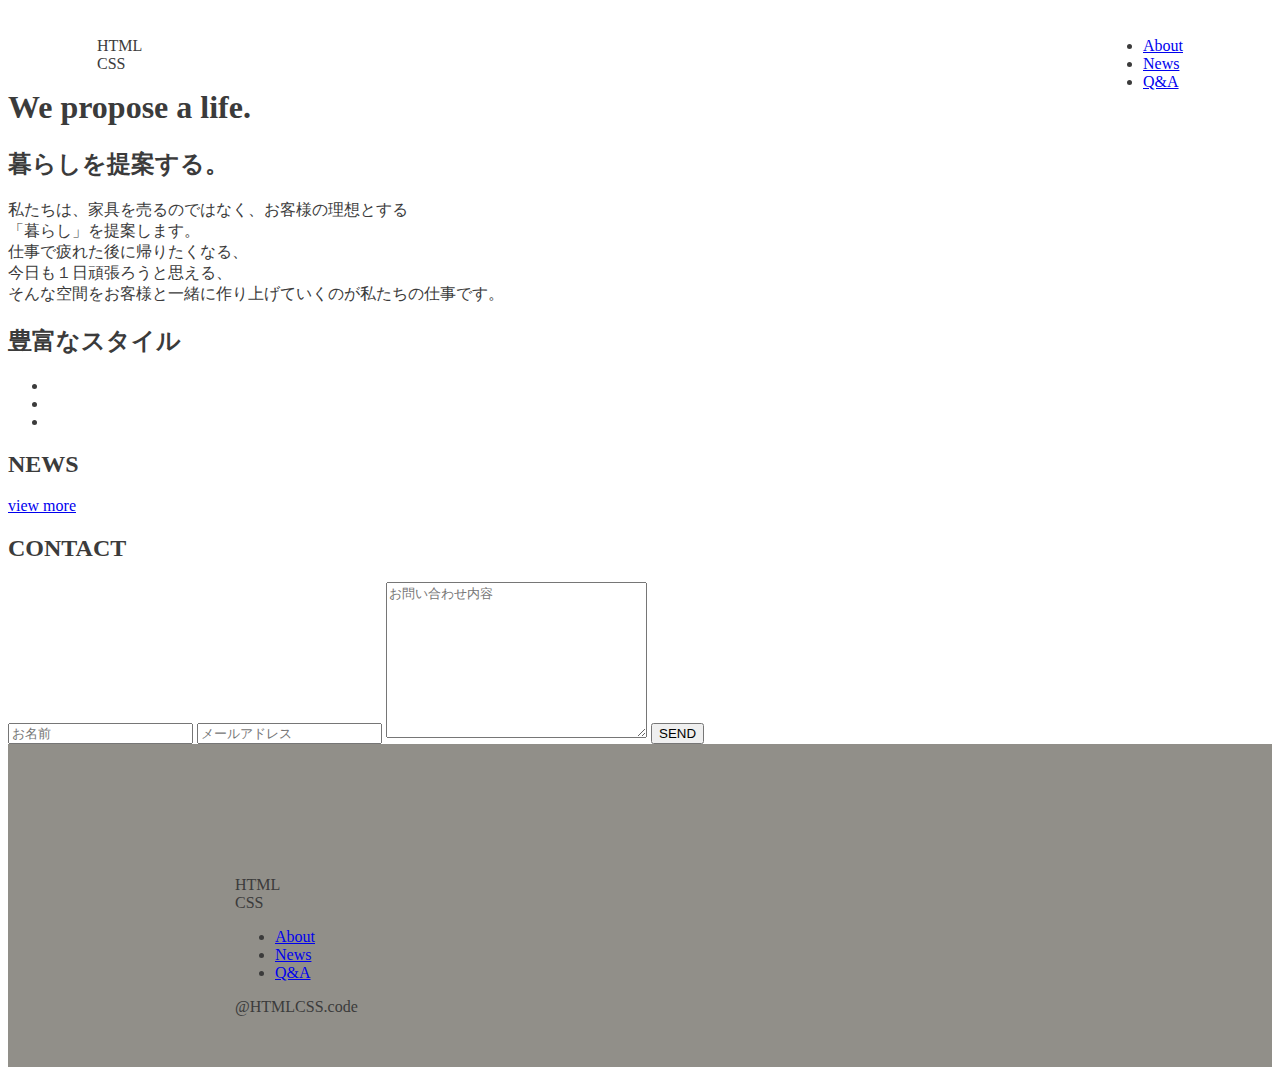
==== commit 5337ae69: "google fontsへのlinkの表記を修正" ====
--- a/index.html
+++ b/index.html
@@ -6,83 +6,83 @@
   <meta name="viewport" content="width=device-width,initial-scale=1.0">
   <link rel="stylesheet" href="css/html5reset-1.6.1.css">
   <link rel="stylesheet" href="css/index.css">
-  <link href="https://fonts.googleapis.com/css?family=Noto+Sans&display=swap" rel="stylesheet">
+  <link rel="stylesheet" href="https://fonts.googleapis.com/css?family=Noto+Sans&display=swap">
   <title>HTML CSS</title>
 </head>
 
 <body>
-  <header>
-    <div class="header-container">
-      <p class="header-logo">HTML<br>CSS</p>
-      <div class="humberger" id="humberger">
-        <span class="line humberger-line-top"></span>
-        <span class="line humberger-line-middle"></span>
-        <span class="line humberger-line-bottom"></span>
+  <header class="ly_header">
+    <div class="ly_header_inner">
+      <p class="bl_headerLogo">HTML<br>CSS</p>
+      <div class="bl_headerHumberger" id="humberger">
+        <span class="el_line el_humbergerLineTop"></span>
+        <span class="el_line el_humbergerLineMid"></span>
+        <span class="el_line el_humbergerLineBtm"></span>
       </div>
     </div>
-    <nav class="header-nav">
-      <ul class="header-nav-list">
-        <li class="header-nav-list-li"><a class="header-nav-list-item header-nav-list-item-active" href="index.html">About</a></li>
-        <li class="header-nav-list-li"><a class="header-nav-list-item" href="news.html">News</a></li>
-        <li class="header-nav-list-li"><a class="header-nav-list-item" href="qa.html">Q&A</a></li>
+    <nav class="bl_headerNav">
+      <ul class="bl_headerNav_list">
+        <li class="el_headerNav_list_li"><a class="el_headerNav_list_item bl_headerNav_list_itemActive" href="index.html">About</a></li>
+        <li class="el_headerNav_list_li"><a class="el_headerNav_list_item" href="news.html">News</a></li>
+        <li class="el_headerNav_list_li"><a class="el_headerNav_list_item" href="qa.html">Q&A</a></li>
       </ul>
     </nav>
   </header>
   <main>
-    <div class="about-key-visual">
-      <h1 class="about-key-visual-title">
-        <span class="about-key-visual-title-item">We</span><span class="br"></span>
-        <span class="about-key-visual-title-item">propose</span><span class="br"></span>
-        <span class="about-key-visual-title-item">a life.</span>
+    <div class="bl_MV1">
+      <h1 class="bl_MV1_ttl">
+        <span class="el_MV1_ttl_item">We</span><span class="el_br"></span>
+        <span class="el_MV1_ttl_item">propose</span><span class="el_br"></span>
+        <span class="el_MV1_ttl_item">a life.</span>
       </h1>
     </div>
-    <section class="about-catchphrase">
-      <h2 class="about-catchphrase-title">暮らしを提案する。</h2>
-      <p class="about-catchphrase-text">
-        私たちは、家具を売るのではなく、<span class="br"></span>お客様の理想とする<br>
+    <section class="bl_catch">
+      <h2 class="bl_catch_ttl">暮らしを提案する。</h2>
+      <p class="bl_catch_txt">
+        私たちは、家具を売るのではなく、<span class="el_br"></span>お客様の理想とする<br>
         「暮らし」を提案します。<br>
         仕事で疲れた後に帰りたくなる、<br>
         今日も１日頑張ろうと思える、<br>
-        そんな空間をお客様と一緒に作り上げていくのが<span class="br"></span>私たちの仕事です。
+        そんな空間をお客様と一緒に作り上げていくのが<span class="el_br"></span>私たちの仕事です。
       </p>
     </section>
-    <section class="about-gallery">
-      <h2 class="about-gallery-text">豊富なスタイル</h2>
-      <ul class="about-dot">
-        <li></li>
-        <li class="about-dot-active"></li>
-        <li></li>
+    <section class="bl_gallery">
+      <h2 class="bl_gallery_ttl">豊富なスタイル</h2>
+      <ul class="bl_gallery_dot">
+        <li class="el_gallery_dot_item"></li>
+        <li class="el_gallery_dot_item el_gallery_dot_itemActive"></li>
+        <li class="el_gallery_dot_item"></li>
       </ul>
     </section>
-    <section class="about-news">
-      <h2 class="about-news-title">NEWS</h2>
-      <div class="about-news-contents">
-        <div class="couch contents-item"></div>
-        <div class="chair contents-item"></div>
-        <div class="table contents-item"></div>
+    <section class="bl_news">
+      <h2 class="bl_news_ttl">NEWS</h2>
+      <div class="bl_news_conts">
+        <div class="el_couch el_news_conts_item"></div>
+        <div class="el_chair el_news_conts_item"></div>
+        <div class="el_table el_news_conts_item"></div>
       </div>
-      <a class="about-news-text" href="#">view more</a>
+      <a class="bl_news_txt" href="#">view more</a>
     </section>
-    <section class="about-form">
-      <h2 class="about-form-title">CONTACT</h2>
-      <form class="about-form-forms">
-        <input class="forms about-form-name" type="text" placeholder="お名前">
-        <input class="forms about-form-mail" type="email" placeholder="メールアドレス">
-        <textarea class="forms about-form-text" name="content" cols="30" rows="10" placeholder="お問い合わせ内容"></textarea>
-        <input class="about-form-submit" type="submit" value="SEND">
+    <section class="bl_form">
+      <h2 class="bl_form_ttl">CONTACT</h2>
+      <form class="bl_form_forms">
+        <input class="el_form_item el_form_name" type="text" placeholder="お名前">
+        <input class="el_form_item el_form_mail" type="email" placeholder="メールアドレス">
+        <textarea class="el_form_item el_form_text" name="content" cols="30" rows="10" placeholder="お問い合わせ内容"></textarea>
+        <input class="el_form_submit" type="submit" value="SEND">
       </form>
     </section>
   </main>
-  <footer>
-    <div class="footer-container">
-      <p class="footer-logo">HTML<br>CSS</p>
-      <ul class="footer-nav-list">
-        <li><a href="index.html">About</a></li>
-        <li><a href="news.html">News</a></li>
-        <li><a href="qa.html">Q&A</a></li>
+  <footer class="ly_footer">
+    <div class="bl_footer_inner">
+      <p class="bl_footerLogo">HTML<br>CSS</p>
+      <ul class="bl_footerNav">
+        <li><a class="el_footerNav_item" href="index.html">About</a></li>
+        <li><a class="el_footerNav_item" href="news.html">News</a></li>
+        <li><a class="el_footerNav_item" href="qa.html">Q&A</a></li>
       </ul>
     </div>
-    <p class="footer-copyright">@HTMLCSS.code</p>
+    <p class="bl_footerCopyright">@HTMLCSS.code</p>
   </footer>
   <script src="script/humberger.js"></script>
 </body>
--- a/css/index.css
+++ b/css/index.css
@@ -1,7 +1,5 @@
 /* 全体のfont指定 */
 body {
-    font-family: 'Noto Sans';
-    font-weight: 400;
     color: #3B3B3B;
 }
 
@@ -20,10 +18,8 @@
 
   .header-logo {
     text-align: center;
-    font-size: 16px;
-    font-weight: 600;
+    font: 600 16px/15px 'noto sans';
     color: #918F89;
-    line-height: 16px;
   }
 
   .humberger {
@@ -61,46 +57,38 @@
     position: relative;
     width: 100%;
     height: 0;
-    background-image: url(../img/2x/img1.png);
-    background-size: cover;
-    background-repeat: no-repeat;
+    background: url(../img/2x/img1.png) no-repeat border-box left top/cover;
     padding-bottom: 58%;
     margin-bottom: 142px;
-    box-sizing: border-box;
   }
 
   .about-key-visual-title {
     position: absolute;
     top: 36%;
     display: inline-block;
-    font-size: 60px;
-    font-weight: 400;
+    font: 400 60px/82px 'noto sans';
     color: #918F89;
     letter-spacing: 3px;
     text-align: left;
-    background-color: #FFFFFF;
+    background-color: #fff;
     opacity: 0.8;
-    padding: 40px 60px 36px 88px;
+    padding: 31px 60px 23px 88px;
   }
 
   .about-catchphrase {
     position: relative;
     width: 85%;
     height: 0;
-    background-image: url(../img/2x/img2.png);
-    background-repeat: no-repeat;
-    background-size: contain;
+    background: url(../img/2x/img2.png) no-repeat border-box left top/contain;
     padding-bottom: 39%;
     margin: 0 auto 200px;
-    box-sizing: border-box;
   }
 
   .about-catchphrase-title {
     position: absolute;
     top: 40%;
     left: 57%;
-    font-size: 25px;
-    font-weight: 400;
+    font: 400 25px/29px 'noto sans';
     letter-spacing: 2.5px;
   }
 
@@ -109,8 +97,8 @@
     top: 54%;
     left: 57%;
     font-size: 12px;
+    font: 400 12px/30px 'noto sans';
     letter-spacing: 0.36px;
-    line-height: 28px;
   }
 
   .about-gallery {
@@ -120,15 +108,11 @@
 
   .about-gallery-text {
     text-align: center;
-    font-size: 25px;
-    font-weight: 400;
+    font: 400 25px/29px 'noto sans';
     letter-spacing: 2.5px;
     padding-bottom: 58%;
     margin-bottom: 30px;
-    background-image: url(../img/2x/img3.png);
-    background-repeat: no-repeat;
-    background-size: contain;
-    background-position: bottom;
+    background: url(../img/2x/img3.png) no-repeat bottom/contain;
   }
 
   .about-dot {
@@ -160,8 +144,7 @@
   }
 
   .about-news-title {
-    font-size: 25px;
-    font-weight: 400;
+    font: 400 25px/29px 'noto sans';
     letter-spacing: 2.5px;
     margin-bottom: 50px;
   }
@@ -176,15 +159,12 @@
     width: 334px;
     height: 387px;
     position: relative;
-    background-image: url(../img/2x/img4.png);
-    background-repeat: no-repeat;
-    background-size: cover;
+    background: url(../img/2x/img4.png) no-repeat left top/cover;
   }
 
   .couch::after {
     content: "アームストロングのカウチ入荷";
     color: rgba(255, 255, 255, 1);
-    line-height: 387px;
     text-align: center;
     width: 334px;
     height: 0px;
@@ -193,31 +173,29 @@
     top: 387px;
     left: 0px;
     transition: all 0.5s;
+    font: 400 17px/387px 'noto sans';
   }
 
   .couch:hover::after {
     content: "アームストロングのカウチ入荷";
     color: rgba(255, 255, 255, 1);
-    line-height: 387px;
     text-align: center;
     height: 387px;
     position: absolute;
     top: 0px;
     left: 0px;
+    font: 400 17px/387px 'noto sans';
   }
 
   .chair {
     width: 334px;
     height: 387px;
     position: relative;
-    background-image: url(../img/2x/img5.png);
-    background-repeat: no-repeat;
-    background-size: cover;
+    background: url(../img/2x/img5.png) no-repeat left top/cover;
   }
   .chair::after {
     content: "アームストロングのチェア再入荷";
     color: rgba(255, 255, 255, 1);
-    line-height: 387px;
     text-align: center;
     width: 334px;
     height: 0px;
@@ -226,31 +204,30 @@
     top: 387px;
     left: 0px;
     transition: all 0.5s;
+    font: 400 17px/387px 'noto sans';
   }
 
   .chair:hover::after {
     content: "アームストロングのチェア再入荷";
     color: rgba(255, 255, 255, 1);
-    line-height: 387px;
     text-align: center;
     height: 387px;
     position: absolute;
     top: 0px;
     left: 0px;
+    font: 400 17px/387px 'noto sans';
   }
 
   .table {
     width: 334px;
     height: 387px;
     position: relative;
-    background-image: url(../img/2x/img6.png);
-    background-repeat: no-repeat;
-    background-size: cover;
-  }
+    background: url(../img/2x/img6.png) no-repeat left top/cover;
+  }
+
   .table::after {
     content: "アームストロングのテーブル入荷";
     color: rgba(255, 255, 255, 1);
-    line-height: 387px;
     text-align: center;
     width: 334px;
     height: 0px;
@@ -259,25 +236,26 @@
     top: 387px;
     left: 0px;
     transition: all 0.5s;
+    font: 400 17px/387px 'noto sans';
   }
 
   .table:hover::after {
     content: "アームストロングのテーブル入荷";
     color: rgba(255, 255, 255, 1);
-    line-height: 387px;
     text-align: center;
     height: 387px;
     position: absolute;
     top: 0px;
     left: 0px;
+    font: 400 17px/387px 'noto sans';
   }
 
   .about-news-text {
     display: inline-block;
     text-decoration: none;
-    font-size: 21px;
     color: #3B3B3B;
     letter-spacing: 1.05px;
+    font: 400 21px/22px 'noto sans';
   }
 
   .about-form {
@@ -290,6 +268,7 @@
     font-weight: 400;
     letter-spacing: 2.5px;
     margin-bottom: 60px;
+    font: 400 25px/29px 'noto sans';
   }
 
   .about-form-forms {
@@ -319,10 +298,9 @@
     height: 35px;
     background-color: #707070;
     border-radius: 35px;
-    font-family: 'Noto Sans';
-    font-size: 15px;
     letter-spacing: 0.75px;
     color: #FFFFFF;
+    font: 400 15px/17px 'noto sans';
   }
 
   /* footer */
@@ -340,10 +318,8 @@
 
   .footer-logo {
     text-align: center;
-    font-size: 22px;
-    font-weight: 600;
-    color: #FFFFFF;
-    line-height: 22px;
+    color: #FFFFFF;
+    font: 600 22px/21px 'noto sans';
   }
 
   .footer-nav-list {
@@ -355,15 +331,11 @@
     margin-top: 20px;
   }
 
-  .footer-nav-list li {
+  .footer-nav-list-item {
     font-size: 18px;
     color: #FFFFFF;
-  }
-
-  .footer-nav-list a {
-    font-size: 18px;
-    color: #FFFFFF;
     text-decoration: none;
+    font: 400 18px/24px 'noto sans';
   }
 
   .footer-copyright {
@@ -371,6 +343,7 @@
     font-size: 10px;
     letter-spacing: 0.4px;
     color: #FFFFFF;
+    font: 400 10px/14px 'noto sans';
   }
 }
 
@@ -394,10 +367,8 @@
 
   .header-logo {
     text-align: center;
-    font-size: 16px;
-    font-weight: 600;
-    color: #FFFFFF;
-    line-height: 16px;
+    color: #FFFFFF;
+    font: 600 16px/15px 'noto sans';
   }
 
   .humberger {
@@ -486,10 +457,7 @@
     position: relative;
     width: 100%;
     height: 0;
-    background-image: url(../img/sp/sp-img01.png);
-    background-size: cover;
-    background-repeat: no-repeat;
-    background-position: 0px -55px;
+    background: url(../img/sp/sp-img01.png) no-repeat left -55px/cover;
     padding-bottom: 173%;
     margin-bottom: 72px;
   }
@@ -497,12 +465,10 @@
   .about-key-visual-title {
     position: absolute;
     top: 21%;
-    font-size: 39px;
-    font-weight: 400;
     color: #918F89;
     letter-spacing: 1.95px;
     text-align: left;
-    line-height: 85px;
+    font: 400 39px/85px 'noto sans';
   }
 
   .about-key-visual-title-item {
@@ -521,24 +487,19 @@
   }
 
   .about-catchphrase-title {
-    font-size: 25px;
-    font-weight: 400;
     letter-spacing: 2.5px;
     text-align: center;
     margin-bottom: 34px;
+    font: 400 25px/25px 'noto sans';
   }
 
   .about-catchphrase-text {
     height: 0;
-    font-size: 14px;
     letter-spacing: 0.42px;
-    line-height: 32px;
     text-align: center;
     padding-bottom: 163%;
-    background-image: url(../img/sp/sp-img02.png);
-    background-repeat: no-repeat;
-    background-size: 89%;
-    background-position: bottom;
+    background: url(../img/sp/sp-img02.png) no-repeat bottom/89%;
+    font: 400 14px/32px 'noto sans';
   }
 
   .about-gallery {
@@ -547,15 +508,11 @@
 
   .about-gallery-text {
     text-align: center;
-    font-size: 25px;
-    font-weight: 400;
     letter-spacing: 2.5px;
     padding-bottom: 89%;
     margin-bottom: 30px;
-    background-image: url(../img/sp/sp-img03.png);
-    background-repeat: no-repeat;
-    background-size: contain;
-    background-position: bottom;
+    background: url(../img/sp/sp-img03.png) no-repeat bottom/contain;
+    font: 400 25px/36px 'noto sans';
   }
 
   .about-dot {
@@ -587,10 +544,9 @@
   }
 
   .about-news-title {
-    font-size: 25px;
-    font-weight: 400;
     letter-spacing: 2.5px;
     margin-bottom: 85px;
+    font: 400 25px/29px 'noto sans';
   }
 
   .about-news-contents {
@@ -607,17 +563,15 @@
   .contents-item::after {
     display: block;
     color: rgba(255, 255, 255, 1);
-    line-height: 276px;
     text-align: center;
     width: 286px;
     height: 276px;
     background-color: rgba(0, 0, 0, 0.6);
+    font: 400 17px/276px 'noto sans';
   }
 
   .couch {
-    background-image: url(../img/sp/sp-img04.png);
-    background-repeat: no-repeat;
-    background-size: cover;
+    background: url(../img/sp/sp-img04.png) no-repeat left top/cover;
   }
 
   .couch::after {
@@ -625,18 +579,14 @@
   }
 
   .chair {
-    background-image: url(../img/sp/sp-img05.png);
-    background-repeat: no-repeat;
-    background-size: cover;
+    background: url(../img/sp/sp-img05.png) no-repeat left top/cover;
   }
   .chair::after {
     content: "アームストロングのチェア再入荷";
   }
 
   .table {
-    background-image: url(../img/sp/sp-img06.png);
-    background-repeat: no-repeat;
-    background-size: cover;
+    background: url(../img/sp/sp-img06.png) no-repeat left top/cover;
   }
   .table::after {
     content: "アームストロングのテーブル入荷";
@@ -644,9 +594,9 @@
 
   .about-news-text {
     text-decoration: none;
-    font-size: 21px;
     color: #3B3B3B;
     letter-spacing: 1.05px;
+    font: 400 21px/22px 'noto sans';
   }
 
   .about-form {
@@ -655,10 +605,9 @@
 
   .about-form-title {
     text-align: center;
-    font-size: 25px;
-    font-weight: 400;
     letter-spacing: 2.5px;
     margin-bottom: 65px;
+    font: 400 25px/29px 'noto sans';
   }
 
   .about-form-forms {
@@ -673,6 +622,7 @@
     opacity: 0.6;
     margin-bottom: 20px;
     box-sizing: border-box;
+    font: 400 14px/20px 'noto sans';
   }
 
   .about-form-name, .about-form-mail {
@@ -689,10 +639,9 @@
     height: 35px;
     background-color: #707070;
     border-radius: 35px;
-    font-family: 'Noto Sans';
-    font-size: 15px;
     letter-spacing: 0.75px;
     color: #FFFFFF;
+    font: 400 15px/15px 'noto sans';
   }
 
   /* footer */
@@ -704,11 +653,9 @@
 
   .footer-logo {
     text-align: center;
-    font-size: 16px;
-    font-weight: 600;
-    color: #FFFFFF;
-    line-height: 18px;
+    color: #FFFFFF;
     margin-bottom: 63px;
+    font: 600 16px/18px 'noto sans';
   }
 
   .footer-nav-list {
@@ -717,8 +664,8 @@
 
   .footer-copyright {
     text-align: center;
-    font-size: 10px;
     letter-spacing: 0.4px;
     color: #FFFFFF;
+    font: 400 10px/10px 'noto sans';
   }
 }